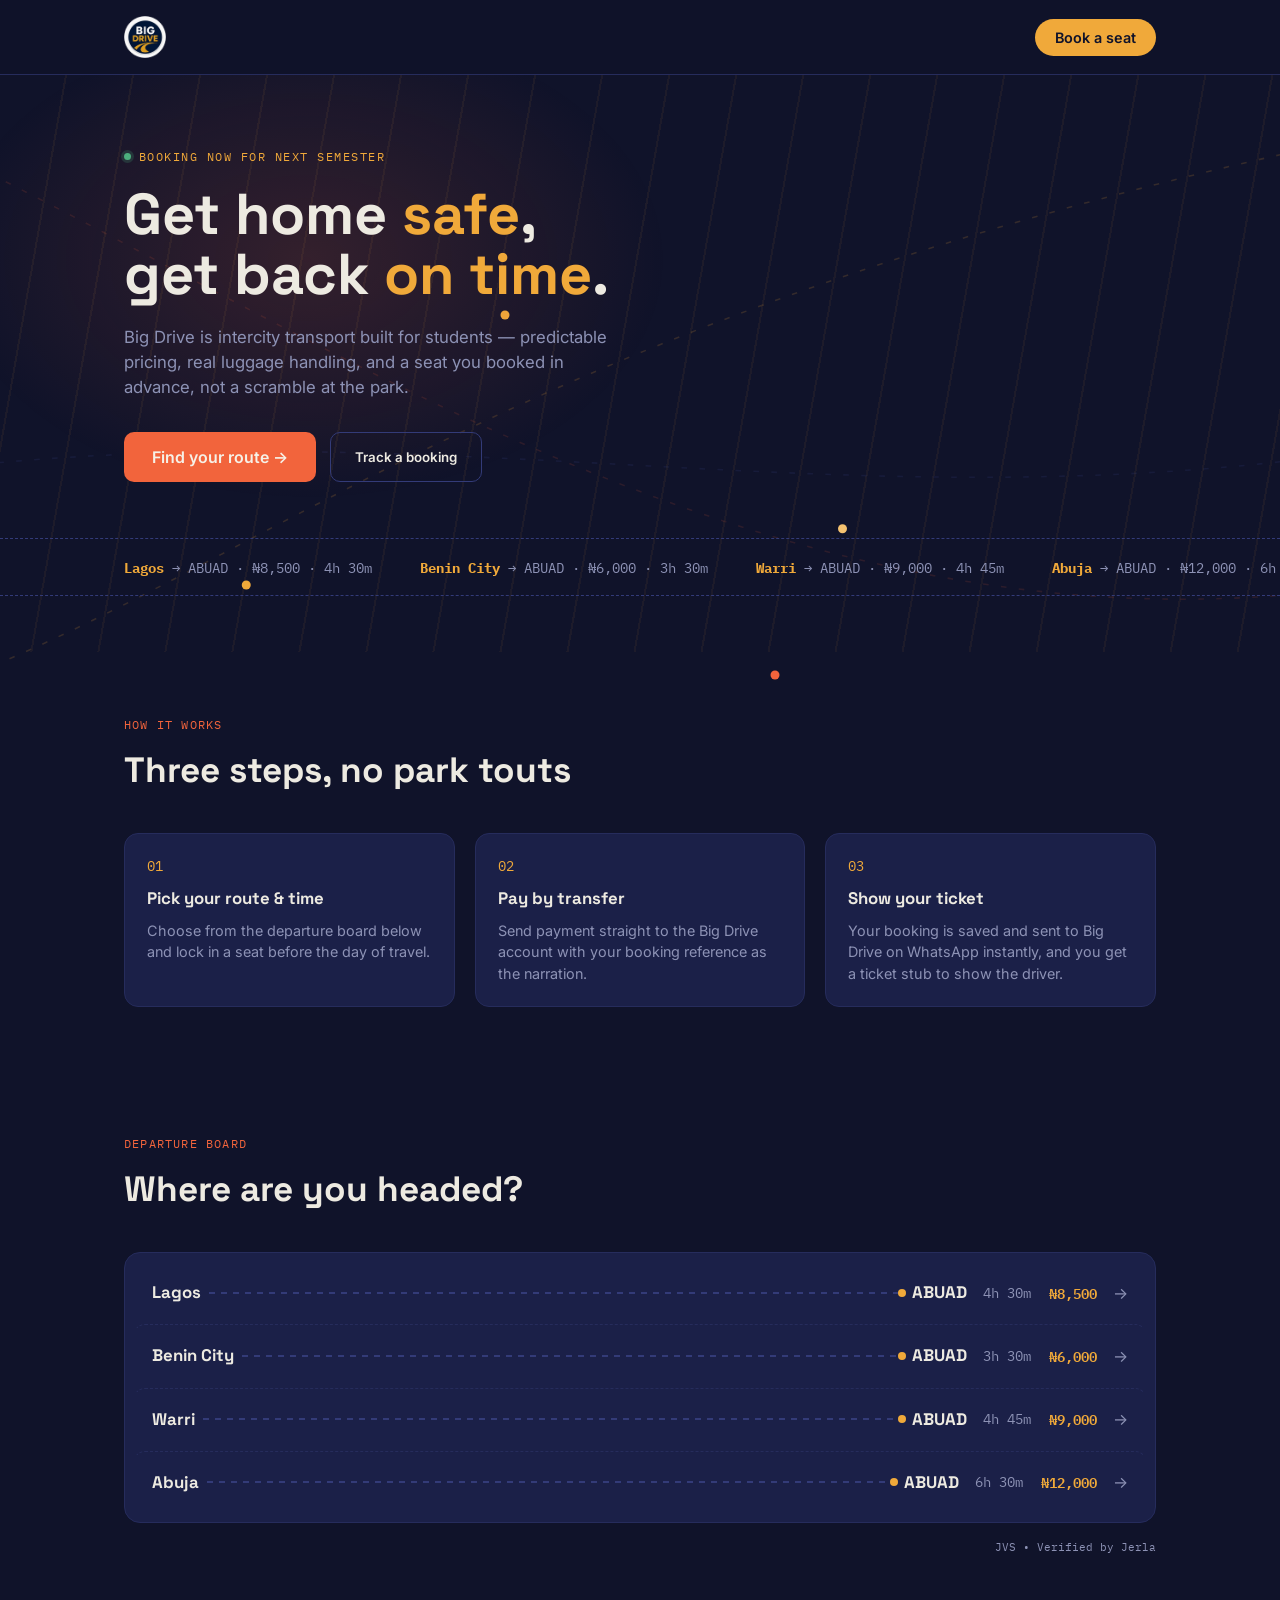
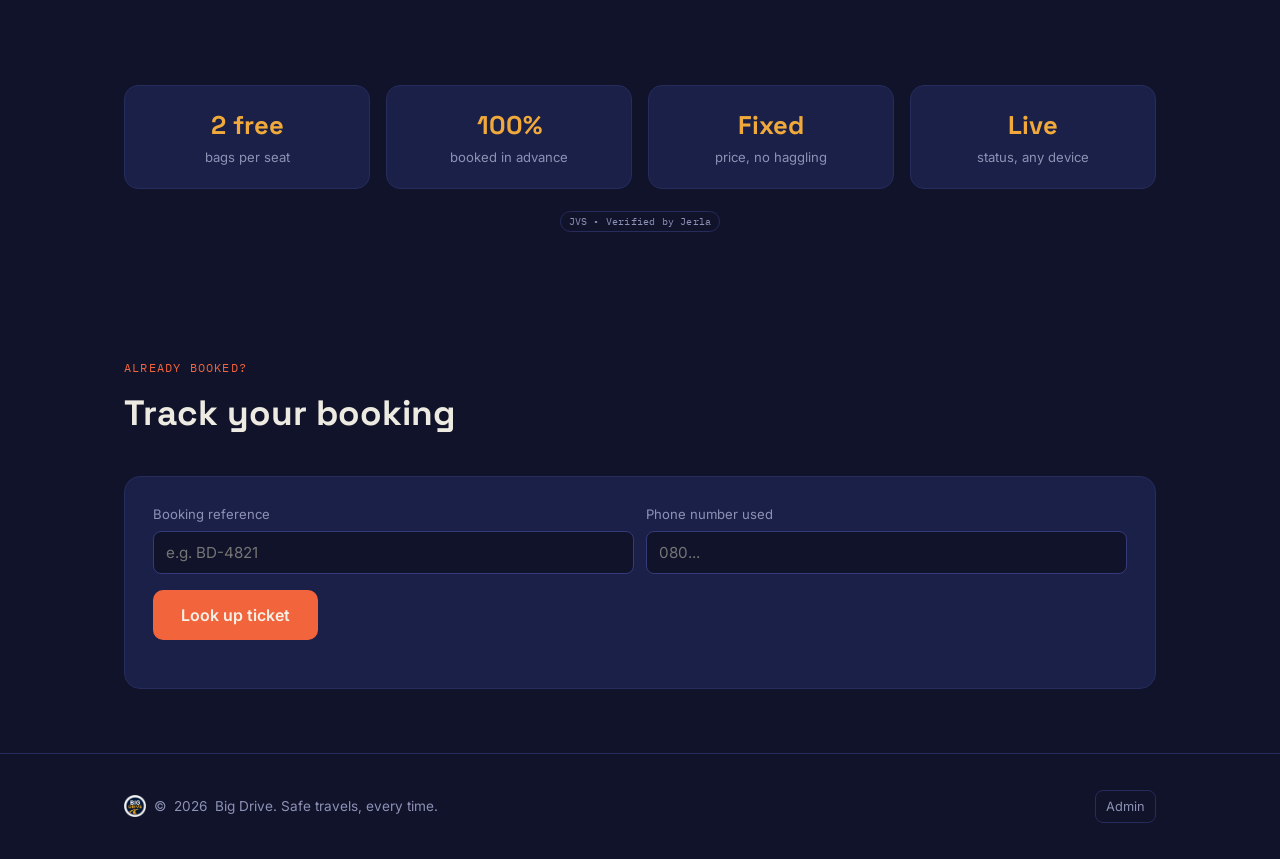
==== index.html @ fad9c612 "Replace project with Big Drive MVP 2" ====
<!DOCTYPE html>
<html lang="en">
<head>
<meta charset="UTF-8">
<meta name="viewport" content="width=device-width, initial-scale=1.0">
<title>Big Drive — Intercity Student Transport</title>
<meta name="description" content="Safe, reliable intercity transport for university students. Book your seat, pick your route, travel with confidence.">
<link rel="icon" type="image/png" href="favicon.png">

<link rel="stylesheet" href="styles/style.css">
</head>
<body>

<div class="site-bg" aria-hidden="true">
  <svg viewBox="0 0 1200 800" preserveAspectRatio="xMidYMid slice" xmlns="http://www.w3.org/2000/svg">
    <path class="route-path p1" d="M-50,620 C250,520 480,280 1250,120"/>
    <path class="route-path p2" d="M-50,120 C300,280 720,600 1250,520"/>
    <path class="route-path p3" d="M-50,420 C420,360 780,470 1250,400"/>
    <circle class="bg-node" cx="250" cy="520" r="4"/>
    <circle class="bg-node n2" cx="720" cy="600" r="4"/>
    <circle class="bg-node n3" cx="780" cy="470" r="4"/>
    <circle class="bg-node" cx="480" cy="280" r="4"/>
  </svg>
</div>

<div id="app-loading"><img src="images/logo.png" class="loading-logo" alt="Big Drive"><div class="spinner"></div><p>Loading Big Drive…</p></div>
<div id="app-error">
  <h3>Couldn't load Big Drive</h3>
  <p>There was a problem connecting to storage. Check your connection and try again.</p>
  <button class="btn-primary" onclick="initApp()">Retry</button>
</div>

<div class="banner" id="storage-banner">Running in limited mode — some data may not sync across devices right now.</div>

<header>
  <div class="header-inner">
    <div class="logo">
      <img src="images/logo.png" class="logo-mark" alt="Big Drive">
    </div>
    <button class="nav-cta" onclick="scrollToRoutes()">Book a seat</button>
  </div>
</header>

<main>
  <section class="hero">
    <div class="hero-bg"></div>
    <div class="wrap">
      <div class="hero-eyebrow"><span class="dot"></span> Booking now for next semester</div>
      <h1>Get home <span>safe</span>, get back <span>on time</span>.</h1>
      <p>Big Drive is intercity transport built for students — predictable pricing, real luggage handling, and a seat you booked in advance, not a scramble at the park.</p>
      <div class="hero-actions">
        <button class="btn-primary" onclick="scrollToRoutes()">Find your route →</button>
        <button class="btn-ghost" onclick="scrollToTrack()">Track a booking</button>
      </div>
    </div>
    <div class="ticker">
      <div class="wrap"><div class="ticker-track" id="ticker-track"></div></div>
    </div>
  </section>

  <section id="how">
    <div class="wrap">
      <div class="section-head"><div><div class="section-tag">How it works</div><h2>Three steps, no park touts</h2></div></div>
      <div class="steps">
        <div class="step-card"><div class="step-num">01</div><h3>Pick your route &amp; time</h3><p>Choose from the departure board below and lock in a seat before the day of travel.</p></div>
        <div class="step-card"><div class="step-num">02</div><h3>Pay by transfer</h3><p>Send payment straight to the Big Drive account with your booking reference as the narration.</p></div>
        <div class="step-card"><div class="step-num">03</div><h3>Show your ticket</h3><p>Your booking is saved and sent to Big Drive on WhatsApp instantly, and you get a ticket stub to show the driver.</p></div>
      </div>
    </div>
  </section>

  <section id="routes">
    <div class="wrap">
      <div class="section-head"><div><div class="section-tag">Departure board</div><h2>Where are you headed?</h2></div></div>
      <div class="board" id="route-board"></div>
      <div style="text-align:right;margin-top:10px;">
        <span style="font-family:var(--mono);font-size:0.7rem;color:var(--slate-400);">JVS • Verified by Jerla</span>
      </div>
    </div>
  </section>

  <section id="trust">
    <div class="wrap">
      <div class="trust-grid">
        <div class="trust-card"><div class="n">2 free</div><div class="l">bags per seat</div></div>
        <div class="trust-card"><div class="n">100%</div><div class="l">booked in advance</div></div>
        <div class="trust-card"><div class="n">Fixed</div><div class="l">price, no haggling</div></div>
        <div class="trust-card"><div class="n">Live</div><div class="l">status, any device</div></div>
      </div>
      <div style="text-align:center;margin-top:18px;">
        <span class="jvs-badge" style="background:transparent;border:1px solid var(--navy-700);color:var(--slate-400);">JVS • Verified by Jerla</span>
      </div>
    </div>
  </section>

  <section id="track">
    <div class="wrap">
      <div class="section-head"><div><div class="section-tag">Already booked?</div><h2>Track your booking</h2></div></div>
      <div class="track-box">
        <div class="field-row">
          <div class="field"><label for="track-ref">Booking reference</label><input id="track-ref" placeholder="e.g. BD-4821"></div>
          <div class="field"><label for="track-phone">Phone number used</label><input id="track-phone" placeholder="080..."></div>
        </div>
        <button class="btn-primary" onclick="trackBooking()">Look up ticket</button>
        <div class="track-result" id="track-result"></div>
      </div>
    </div>
  </section>
</main>

<footer>
  <div class="wrap footer-row">
    <div style="display:flex;align-items:center;gap:8px;"><img src="images/logo.png" alt="" style="width:22px;height:22px;">© <span id="year"></span> Big Drive. Safe travels, every time.</div>
    <button class="settings-btn" onclick="openAdminGate()">Admin</button>
  </div>
</footer>

<div class="modal-backdrop" id="booking-modal">
  <div class="modal">
    <div class="modal-head"><h3 id="modal-title">Book your seat</h3><button class="modal-close" onclick="closeBooking()">✕</button></div>
    <div class="progress" id="progress-bar"></div>
    <div class="modal-body" id="modal-body"></div>
  </div>
</div>

<div class="modal-backdrop" id="admin-gate-modal">
  <div class="modal">
    <div class="modal-head"><h3>Admin sign-in</h3><button class="modal-close" onclick="closeAdminGate()">✕</button></div>
    <div class="modal-body">
      <div class="field"><label>PIN</label><input id="admin-pin-input" type="password" placeholder="Enter admin PIN"></div>
      <div class="error-text" id="admin-pin-error">Incorrect PIN.</div>
      <button class="btn-block" onclick="checkAdminPin()">Enter</button>
    </div>
  </div>
</div>

<div class="modal-backdrop" id="admin-modal">
  <div class="modal wide">
    <div class="modal-head"><h3 style="display:flex;align-items:center;gap:10px;"><img src="images/logo.png" alt="" style="width:24px;height:24px;">Admin dashboard</h3><button class="modal-close" onclick="closeAdmin()">✕</button></div>
    <div class="admin-tabs">
      <button class="admin-tab active" id="tab-bookings" onclick="switchAdminTab('bookings')">Bookings</button>
      <button class="admin-tab" id="tab-routes" onclick="switchAdminTab('routes')">Routes</button>
      <button class="admin-tab" id="tab-settings" onclick="switchAdminTab('settings')">Settings</button>
    </div>
    <div class="modal-body" id="admin-body"></div>
  </div>
</div>

<div class="modal-backdrop" id="trip-modal">
  <div class="modal">
    <div class="modal-head"><h3>Trip details — <span id="trip-modal-ref"></span></h3><button class="modal-close" onclick="closeTripDetails()">✕</button></div>
    <div class="modal-body">
      <div class="field"><label>Driver name</label><input id="trip-driver"></div>
      <div class="field-row">
        <div class="field"><label>Bus number</label><input id="trip-bus"></div>
        <div class="field"><label>Seat number</label><input id="trip-seat"></div>
      </div>
      <div class="field"><label>Pickup location</label><input id="trip-pickup"></div>
      <button class="btn-block" onclick="saveTripDetails()">Save trip details</button>
    </div>
  </div>
</div>

<script src="scripts/script.js"></script>
</body>
</html>
---- styles/style.css ----
@import url('https://fonts.googleapis.com/css2?family=Space+Grotesk:wght@500;700&family=Inter:wght@400;500;600&family=IBM+Plex+Mono:wght@500;600&display=swap');

  :root{
    --navy-950:#10132A;
    --navy-800:#1B2048;
    --navy-700:#262C5C;
    --navy-600:#333B78;
    --amber-400:#F0A93A;
    --amber-300:#F5C270;
    --coral-500:#F2643C;
    --paper:#F6F1E7;
    --ink:#EDEAE1;
    --slate-400:#8D92B5;
    --good:#4CAF7D;
    --bad:#E15656;

    --display: 'Space Grotesk', sans-serif;
    --body: 'Inter', sans-serif;
    --mono: 'IBM Plex Mono', monospace;
  }

  *{box-sizing:border-box;}
  html{scroll-behavior:smooth;}
  body{
    margin:0;
    background:var(--navy-950);
    color:var(--ink);
    font-family:var(--body);
    line-height:1.5;
    -webkit-font-smoothing:antialiased;
  }
  h1,h2,h3,.display{font-family:var(--display);}
  .mono{font-family:var(--mono);}

  a{color:inherit;}
  button{font-family:inherit;cursor:pointer;}
  :focus-visible{outline:2px solid var(--amber-400);outline-offset:2px;}

  .wrap{max-width:1080px;margin:0 auto;padding:0 24px;}

  #app-loading{
    position:fixed;inset:0;background:var(--navy-950);z-index:200;
    display:flex;flex-direction:column;align-items:center;justify-content:center;gap:14px;
  }
  .loading-logo{width:72px;height:72px;animation:logoPulse 1.6s ease-in-out infinite;}
  @keyframes logoPulse{0%,100%{opacity:0.7;transform:scale(0.96);}50%{opacity:1;transform:scale(1.02);}}
  @media (prefers-reduced-motion: reduce){.loading-logo{animation:none;}}
  #app-loading .spinner{
    width:34px;height:34px;border-radius:50%;border:3px solid var(--navy-700);border-top-color:var(--amber-400);
    animation:spin 0.9s linear infinite;
  }
  @keyframes spin{to{transform:rotate(360deg);}}
  #app-loading p{color:var(--slate-400);font-family:var(--mono);font-size:0.85rem;}
  #app-error{
    position:fixed;inset:0;background:var(--navy-950);z-index:200;
    display:none;flex-direction:column;align-items:center;justify-content:center;gap:14px;padding:24px;text-align:center;
  }
  #app-error p{color:var(--slate-400);max-width:40ch;}
  .banner{
    display:none;background:rgba(226,86,86,0.12);border:1px solid var(--bad);color:#f3b8b8;
    font-size:0.85rem;padding:10px 16px;text-align:center;
  }
  .banner.show{display:block;}

  header{
    position:sticky;top:0;z-index:40;
    background:rgba(16,19,42,0.9);
    backdrop-filter:blur(8px);
    border-bottom:1px solid var(--navy-700);
  }
  .header-inner{display:flex;align-items:center;justify-content:space-between;padding:16px 24px;max-width:1080px;margin:0 auto;}
  .logo{display:flex;align-items:center;gap:10px;}
  .logo-mark{width:42px;height:42px;flex:none;object-fit:contain;}
  .nav-cta{
    background:var(--amber-400);color:var(--navy-950);border:none;
    padding:10px 20px;border-radius:100px;font-weight:600;font-size:0.9rem;
  }
  .nav-cta:hover{background:var(--amber-300);}

  .hero{padding:72px 0 56px;position:relative;overflow:hidden;}
  .hero-bg{
    position:absolute;inset:0;z-index:0;pointer-events:none;
    background:
      radial-gradient(600px 400px at 15% 20%, rgba(242,100,60,0.16), transparent 60%),
      radial-gradient(700px 500px at 85% 15%, rgba(240,169,58,0.14), transparent 60%),
      radial-gradient(500px 400px at 50% 90%, rgba(51,59,120,0.35), transparent 60%);
    background-size:160% 160%;
    animation:heroDrift 18s ease-in-out infinite alternate;
  }
  .hero-bg::before{
    content:"";position:absolute;inset:0;
    background-image:repeating-linear-gradient(100deg, transparent 0 64px, rgba(240,169,58,0.06) 64px 66px);
    animation:linesDrift 40s linear infinite;
  }
  @keyframes heroDrift{
    0%{background-position:0% 0%, 100% 0%, 50% 100%;}
    100%{background-position:20% 30%, 80% 25%, 40% 80%;}
  }
  @keyframes linesDrift{ from{ transform:translateX(0); } to{ transform:translateX(-200px); } }
  @media (prefers-reduced-motion: reduce){ .hero-bg, .hero-bg::before{ animation:none; } }
  .hero > .wrap, .hero > .ticker{ position:relative; z-index:1; }

  .reveal{ opacity:0; transform:translateY(16px); transition:opacity 0.6s ease, transform 0.6s ease; }
  .reveal.in{ opacity:1; transform:translateY(0); }
  @media (prefers-reduced-motion: reduce){ .reveal{ opacity:1; transform:none; transition:none; } }
  .hero-eyebrow{
    font-family:var(--mono);font-size:0.78rem;letter-spacing:0.12em;text-transform:uppercase;
    color:var(--amber-400);display:flex;align-items:center;gap:8px;margin-bottom:18px;
  }
  .hero-eyebrow .dot{width:7px;height:7px;border-radius:50%;background:var(--good);box-shadow:0 0 0 3px rgba(76,175,125,0.2);}
  .hero h1{font-size:clamp(2.2rem,5vw,3.6rem);line-height:1.05;margin:0 0 20px;max-width:14ch;font-weight:700;}
  .hero h1 span{color:var(--amber-400);}
  .hero p{font-size:1.05rem;color:var(--slate-400);max-width:46ch;margin:0 0 32px;}
  .hero-actions{display:flex;gap:14px;flex-wrap:wrap;}
  .btn-primary{
    background:var(--coral-500);color:var(--paper);border:none;padding:15px 28px;border-radius:10px;
    font-weight:600;font-size:1rem;display:inline-flex;align-items:center;gap:8px;
  }
  .btn-primary:hover{background:#ff7a4f;}
  .btn-ghost{
    background:transparent;border:1px solid var(--navy-600);color:var(--ink);padding:15px 24px;border-radius:10px;font-weight:600;
  }
  .btn-ghost:hover{border-color:var(--amber-400);}

  .ticker{
    margin-top:56px;border-top:1px dashed var(--navy-600);border-bottom:1px dashed var(--navy-600);
    padding:16px 0;overflow:hidden;white-space:nowrap;
  }
  .ticker-track{display:inline-block;animation:scroll 28s linear infinite;font-family:var(--mono);font-size:0.85rem;color:var(--slate-400);}
  .ticker-track span{margin-right:48px;}
  .ticker-track b{color:var(--amber-400);}
  @keyframes scroll{from{transform:translateX(0);}to{transform:translateX(-50%);}}
  @media (prefers-reduced-motion: reduce){.ticker-track{animation:none;}}

  section{padding:64px 0;}
  .section-head{margin-bottom:36px;display:flex;align-items:flex-end;justify-content:space-between;gap:16px;flex-wrap:wrap;}
  .section-tag{font-family:var(--mono);font-size:0.75rem;letter-spacing:0.1em;text-transform:uppercase;color:var(--coral-500);margin-bottom:10px;}
  .section-head h2{font-size:clamp(1.6rem,3vw,2.2rem);margin:0;}

  .steps{display:grid;grid-template-columns:repeat(auto-fit,minmax(220px,1fr));gap:20px;}
  .step-card{background:var(--navy-800);border:1px solid var(--navy-700);border-radius:14px;padding:22px;}
  .step-num{font-family:var(--mono);color:var(--amber-400);font-size:0.85rem;margin-bottom:10px;}
  .step-card h3{margin:0 0 8px;font-size:1.05rem;}
  .step-card p{margin:0;color:var(--slate-400);font-size:0.9rem;}

  .board{background:var(--navy-800);border:1px solid var(--navy-700);border-radius:16px;padding:8px;}
  .route-row{
    display:flex;align-items:center;gap:16px;padding:18px;border-radius:12px;
    border:1px solid transparent;cursor:pointer;transition:background 0.15s,border-color 0.15s,transform 0.15s;
  }
  .route-row:hover{background:var(--navy-700);border-color:var(--navy-600);transform:translateX(4px);}
  .route-row .route-arrow{transition:transform 0.15s;}
  .route-row:hover .route-arrow{transform:translateX(4px);color:var(--amber-400);}
  .route-row + .route-row{border-top:1px dashed var(--navy-700);}
  .route-line{display:flex;align-items:center;gap:8px;flex:1;min-width:0;}
  .route-city{font-family:var(--display);font-weight:700;font-size:1.05rem;white-space:nowrap;}
  .route-track{flex:1;height:2px;background:repeating-linear-gradient(to right,var(--navy-600) 0 6px,transparent 6px 12px);position:relative;min-width:40px;}
  .route-track::after{content:"";position:absolute;right:-2px;top:50%;transform:translateY(-50%);width:8px;height:8px;border-radius:50%;background:var(--amber-400);}
  .route-meta{display:flex;gap:18px;align-items:center;font-family:var(--mono);font-size:0.85rem;color:var(--slate-400);flex:none;}
  .route-price{color:var(--amber-400);font-weight:600;}
  .route-arrow{color:var(--slate-400);flex:none;}
  .empty-board{padding:40px 20px;text-align:center;color:var(--slate-400);}

  .trust-grid{display:grid;grid-template-columns:repeat(auto-fit,minmax(160px,1fr));gap:16px;}
  .trust-card{background:var(--navy-800);border:1px solid var(--navy-700);border-radius:14px;padding:20px;text-align:center;}
  .trust-card .n{font-family:var(--display);font-size:1.6rem;color:var(--amber-400);font-weight:700;}
  .trust-card .l{font-size:0.82rem;color:var(--slate-400);margin-top:4px;}

  .modal-backdrop{
    position:fixed;inset:0;background:rgba(10,12,28,0.72);backdrop-filter:blur(3px);
    display:none;align-items:flex-start;justify-content:center;padding:40px 16px;z-index:100;overflow-y:auto;
  }
  .modal-backdrop.open{display:flex;}
  .modal{
    background:var(--navy-800);border:1px solid var(--navy-700);border-radius:18px;
    width:100%;max-width:560px;padding:0;overflow:hidden;
  }
  .modal.wide{max-width:820px;}
  .modal-head{display:flex;align-items:center;justify-content:space-between;padding:20px 24px;border-bottom:1px solid var(--navy-700);}
  .modal-head h3{margin:0;font-size:1.1rem;}
  .modal-close{background:none;border:none;color:var(--slate-400);font-size:1.3rem;line-height:1;padding:4px;}
  .modal-close:hover{color:var(--ink);}
  .modal-body{padding:24px;max-height:70vh;overflow-y:auto;}
  .modal-foot{padding:18px 24px;border-top:1px solid var(--navy-700);display:flex;justify-content:space-between;gap:12px;align-items:center;}

  .progress{display:flex;gap:6px;padding:0 24px;margin-top:14px;}
  .progress i{flex:1;height:3px;border-radius:2px;background:var(--navy-700);}
  .progress i.done{background:var(--amber-400);}

  .field{margin-bottom:16px;}
  .field label{display:block;font-size:0.82rem;color:var(--slate-400);margin-bottom:6px;}
  .field input,.field select{
    width:100%;background:var(--navy-950);border:1px solid var(--navy-600);border-radius:8px;
    padding:11px 12px;color:var(--ink);font-family:var(--body);font-size:0.95rem;
  }
  .field input:focus,.field select:focus{border-color:var(--amber-400);}
  .field-row{display:grid;grid-template-columns:1fr 1fr;gap:12px;}

  .option-list{display:flex;flex-direction:column;gap:10px;}
  .option{
    display:flex;align-items:center;gap:12px;padding:12px 14px;border:1px solid var(--navy-600);
    border-radius:10px;cursor:pointer;
  }
  .option input{accent-color:var(--amber-400);}
  .option .desc{flex:1;font-size:0.9rem;}
  .option .price{font-family:var(--mono);font-size:0.85rem;color:var(--amber-400);}
  .option.selected{border-color:var(--amber-400);background:rgba(240,169,58,0.08);}

  .time-pills{display:flex;flex-wrap:wrap;gap:8px;}
  .pill{
    padding:9px 16px;border-radius:100px;border:1px solid var(--navy-600);font-family:var(--mono);font-size:0.85rem;background:transparent;color:var(--ink);
  }
  .pill.selected{background:var(--amber-400);color:var(--navy-950);border-color:var(--amber-400);font-weight:600;}

  .summary-line{display:flex;justify-content:space-between;font-size:0.9rem;padding:8px 0;border-bottom:1px dashed var(--navy-700);}
  .summary-line.total{font-family:var(--mono);font-size:1.05rem;color:var(--amber-400);font-weight:600;border-bottom:none;padding-top:14px;}

  .bank-box{
    background:var(--navy-950);border:1px dashed var(--amber-400);border-radius:12px;padding:16px;margin:16px 0;
  }
  .bank-box .row{display:flex;justify-content:space-between;font-family:var(--mono);font-size:0.9rem;padding:4px 0;}
  .bank-box .row b{color:var(--amber-400);}
  .narration-alert{
    background:rgba(240,169,58,0.14);border:1px solid var(--amber-400);border-radius:10px;
    padding:12px 14px;font-size:0.88rem;color:var(--amber-300);margin-bottom:14px;line-height:1.5;
  }
  .narration-alert b{font-family:var(--mono);color:var(--amber-400);}

  .btn-block{width:100%;background:var(--coral-500);color:var(--paper);border:none;padding:14px;border-radius:10px;font-weight:600;font-size:1rem;}
  .btn-block:hover{background:#ff7a4f;}
  .btn-block.secondary{background:var(--navy-700);color:var(--ink);}
  .btn-block.secondary:hover{background:var(--navy-600);}
  .btn-block:disabled{opacity:0.45;cursor:not-allowed;}
  .btn-back{background:none;border:none;color:var(--slate-400);font-size:0.9rem;padding:10px 4px;}
  .btn-back:hover{color:var(--ink);}

  .error-text{color:var(--coral-500);font-size:0.8rem;margin-top:-10px;margin-bottom:14px;display:none;}
  .error-text.show{display:block;}

  .ticket{
    background:var(--paper);color:var(--navy-950);border-radius:14px;position:relative;overflow:hidden;
    display:flex;flex-direction:column;font-family:var(--body);
  }
  .ticket-main{padding:22px 22px 18px;}
  .ticket-brand{font-family:var(--display);font-weight:700;font-size:0.95rem;letter-spacing:0.04em;color:var(--coral-500);margin-bottom:14px;display:flex;align-items:center;gap:8px;}
  .ticket-logo{width:22px;height:22px;object-fit:contain;}
  .ticket-brand-row{display:flex;align-items:center;justify-content:space-between;margin-bottom:14px;}
  .ticket-brand-row .ticket-brand{margin-bottom:0;}
  .jvs-badge{
    font-family:var(--mono);font-size:0.62rem;letter-spacing:0.02em;color:#7a5a12;
    background:#f0d9a8;padding:3px 8px;border-radius:100px;white-space:nowrap;
  }
  .ticket-route{display:flex;align-items:center;justify-content:space-between;margin-bottom:18px;}
  .ticket-route .city{font-family:var(--display);font-weight:700;font-size:1.3rem;}
  .ticket-route .arrow{color:var(--coral-500);font-size:1.1rem;}
  .ticket-grid{display:grid;grid-template-columns:1fr 1fr;gap:14px;margin-bottom:8px;}
  .ticket-grid .k{font-size:0.68rem;text-transform:uppercase;letter-spacing:0.08em;color:#8a8570;margin-bottom:2px;}
  .ticket-grid .v{font-family:var(--mono);font-size:0.92rem;font-weight:600;}
  .ticket-perf{position:relative;border-top:2px dashed #cfc7ae;margin:0;}
  .ticket-perf::before,.ticket-perf::after{
    content:"";position:absolute;top:-11px;width:22px;height:22px;border-radius:50%;background:var(--navy-800);
  }
  .ticket-perf::before{left:-33px;}
  .ticket-perf::after{right:-33px;}
  .ticket-stub{padding:16px 22px;display:flex;justify-content:space-between;align-items:center;}
  .ticket-ref{font-family:var(--mono);font-size:0.85rem;}
  .ticket-status{
    font-family:var(--mono);font-size:0.72rem;text-transform:uppercase;letter-spacing:0.06em;
    padding:5px 10px;border-radius:100px;background:#f0d9a8;color:#7a5a12;
  }
  .ticket-status.confirmed{background:#c9ecd7;color:#1f7a49;}
  .ticket-status.completed{background:#c7d8f2;color:#1e4a8a;}
  .ticket-status.cancelled{background:#f2c7c7;color:#8a1e1e;}

  .track-box{background:var(--navy-800);border:1px solid var(--navy-700);border-radius:16px;padding:28px;}
  .track-result{margin-top:20px;}

  footer{border-top:1px solid var(--navy-700);padding:36px 0;color:var(--slate-400);font-size:0.85rem;}
  .footer-row{display:flex;justify-content:space-between;flex-wrap:wrap;gap:12px;align-items:center;}
  .settings-btn{background:none;border:1px solid var(--navy-700);color:var(--slate-400);border-radius:8px;padding:8px 10px;font-size:0.8rem;}
  .settings-btn:hover{border-color:var(--amber-400);color:var(--amber-400);}

  .admin-tabs{display:flex;gap:6px;padding:14px 24px 0;}
  .admin-tab{background:none;border:none;color:var(--slate-400);padding:10px 4px;font-size:0.9rem;font-weight:600;border-bottom:2px solid transparent;}
  .admin-tab.active{color:var(--amber-400);border-color:var(--amber-400);}
  .admin-toolbar{display:flex;gap:10px;align-items:center;margin-bottom:14px;flex-wrap:wrap;}
  .admin-toolbar input{flex:1;min-width:160px;background:var(--navy-950);border:1px solid var(--navy-600);border-radius:8px;padding:9px 12px;color:var(--ink);}
  .refresh-btn{background:var(--navy-700);border:1px solid var(--navy-600);color:var(--ink);border-radius:8px;padding:9px 14px;font-size:0.85rem;}
  .refresh-btn:hover{border-color:var(--amber-400);}
  .booking-table{width:100%;border-collapse:collapse;font-size:0.85rem;}
  .booking-table th{text-align:left;color:var(--slate-400);font-weight:500;font-size:0.75rem;text-transform:uppercase;letter-spacing:0.05em;padding:8px 10px;border-bottom:1px solid var(--navy-700);}
  .booking-table td{padding:10px;border-bottom:1px solid var(--navy-700);vertical-align:top;}
  .status-select{
    background:var(--navy-950);border:1px solid var(--navy-600);color:var(--ink);border-radius:6px;padding:5px 8px;font-size:0.78rem;font-family:var(--mono);
  }
  .empty-state{padding:30px;text-align:center;color:var(--slate-400);}

  .settings-hint{font-size:0.78rem;color:var(--slate-400);margin-bottom:14px;}
  .route-admin-row{display:flex;gap:8px;align-items:center;padding:8px 0;border-bottom:1px dashed var(--navy-700);font-size:0.85rem;}
  .route-admin-row span{flex:1;}
  .del-btn{background:none;border:none;color:var(--coral-500);font-size:0.85rem;padding:4px 6px;}
  .save-note{font-size:0.78rem;color:var(--good);margin-left:auto;opacity:0;transition:opacity 0.2s;}
  .save-note.show{opacity:1;}

  @media (max-width:640px){
    .field-row{grid-template-columns:1fr;}
    .route-row{flex-wrap:wrap;row-gap:8px;position:relative;padding-right:44px;}
    .route-line{width:100%;}
    .route-meta{gap:10px;font-size:0.78rem;width:100%;justify-content:space-between;}
    .route-track{min-width:24px;}
    .route-arrow{position:absolute;right:18px;top:18px;}
    .booking-table{display:block;overflow-x:auto;white-space:nowrap;}
  }

  /* ---------- Site-wide premium animated background ---------- */
  .site-bg{position:fixed;inset:0;z-index:0;pointer-events:none;overflow:hidden;}
  .site-bg svg{width:100%;height:100%;}
  .route-path{fill:none;stroke-width:1.4;stroke-dasharray:5 11;}
  .route-path.p1{stroke:var(--amber-400);opacity:0.16;animation:dashMove 7s linear infinite;}
  .route-path.p2{stroke:var(--coral-500);opacity:0.12;animation:dashMove 9.5s linear infinite;}
  .route-path.p3{stroke:var(--navy-600);opacity:0.22;animation:dashMove 12s linear infinite;}
  @keyframes dashMove{to{stroke-dashoffset:-160;}}
  .bg-node{fill:var(--amber-400);animation:nodePulse 3.4s ease-in-out infinite;}
  .bg-node.n2{fill:var(--coral-500);animation-duration:4.1s;animation-delay:0.6s;}
  .bg-node.n3{fill:var(--amber-300);animation-duration:2.8s;animation-delay:1.1s;}
  @keyframes nodePulse{0%,100%{opacity:0.25;r:3;}50%{opacity:0.85;r:5.5;}}
  header,main,footer{position:relative;z-index:1;}
  @media (prefers-reduced-motion: reduce){
    .route-path, .bg-node{animation:none;}
  }
  @media (max-width:640px){ .site-bg{opacity:0.6;} }
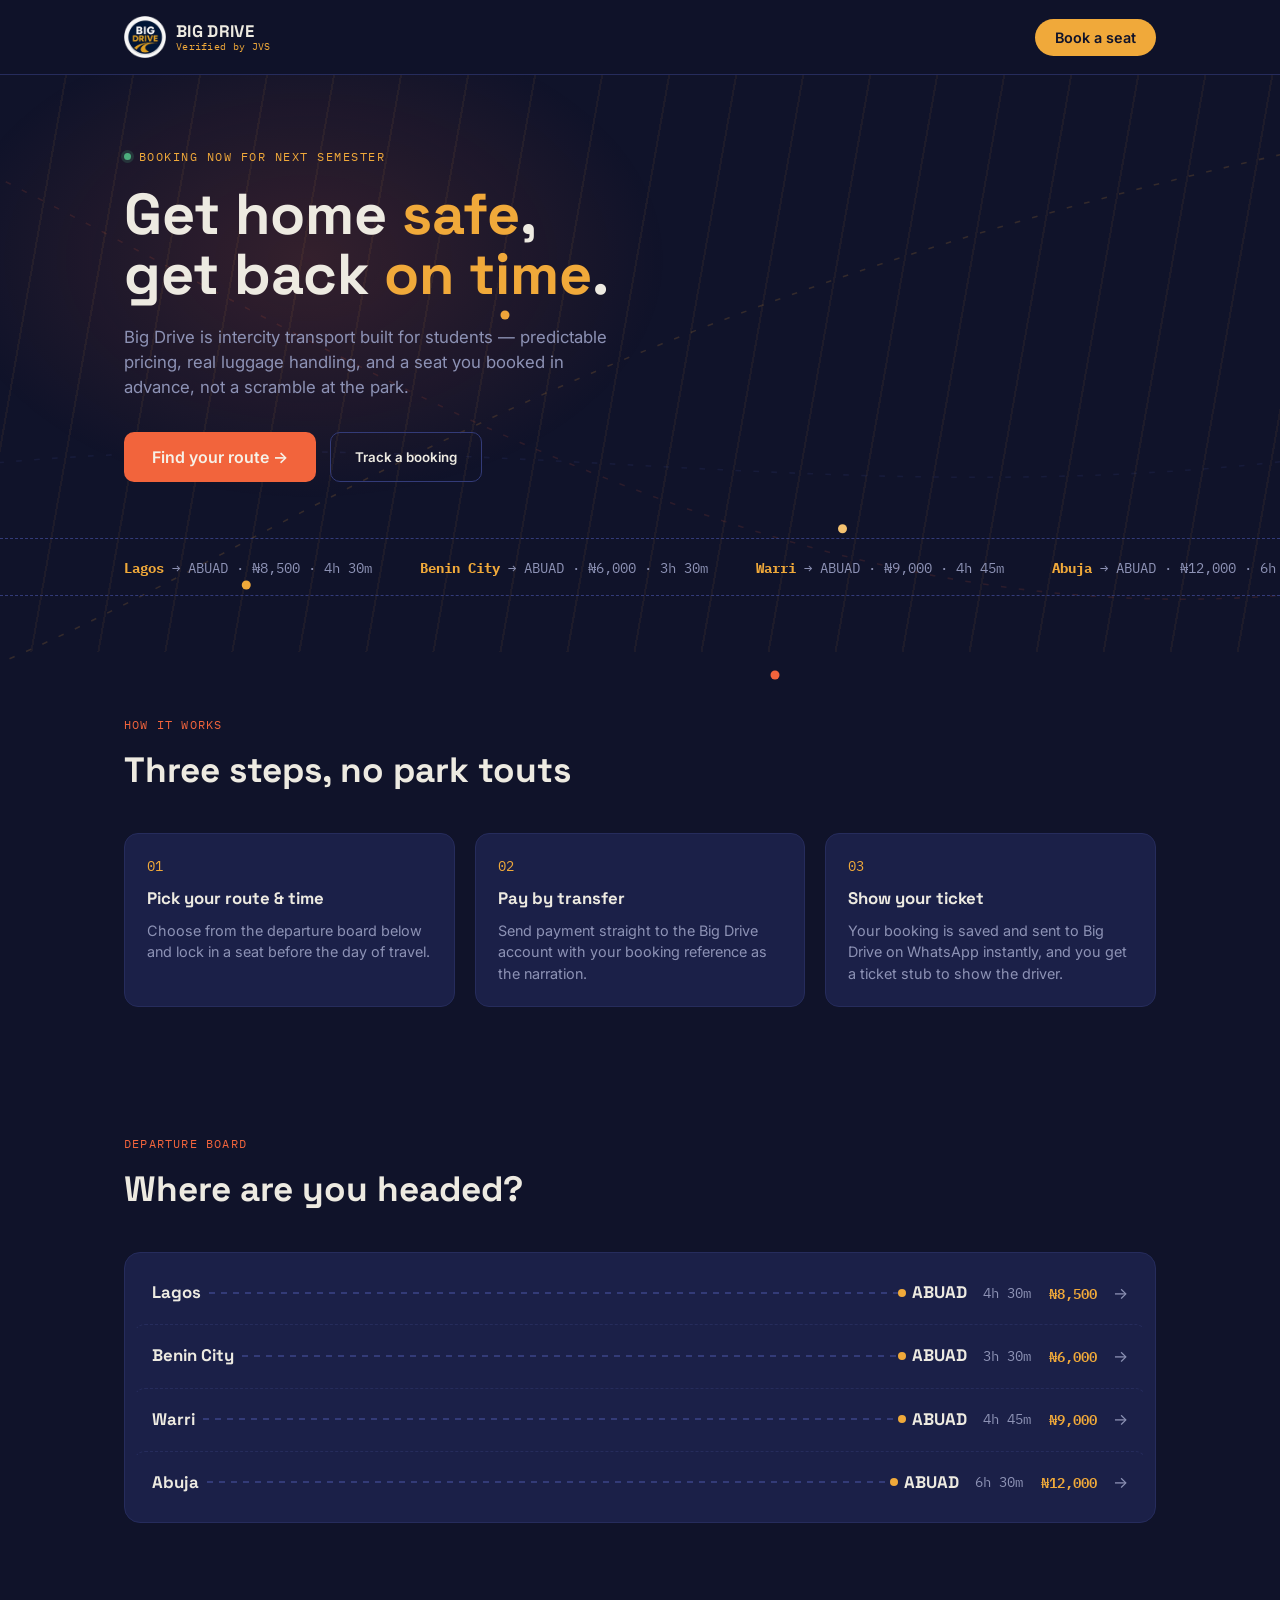
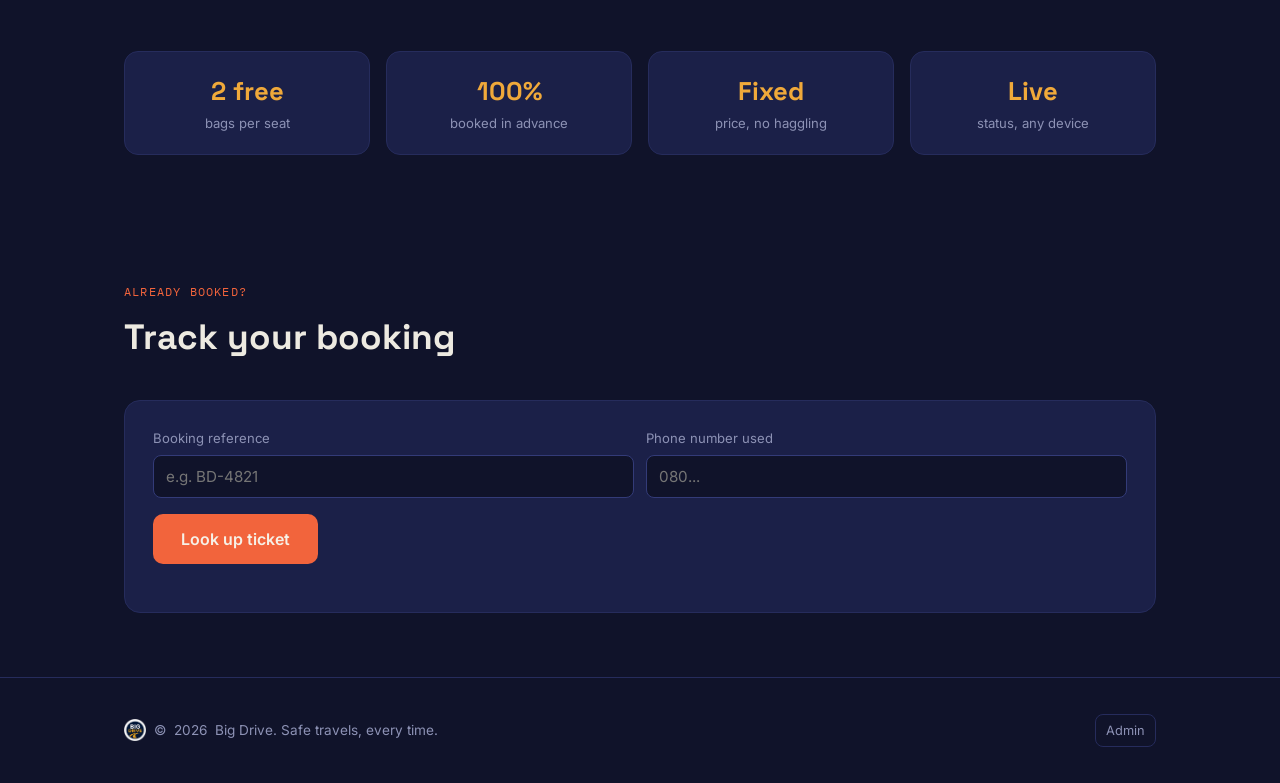
==== commit a139475d: "Update Big Drive MVP files" ====
--- a/index.html
+++ b/index.html
@@ -36,6 +36,10 @@
   <div class="header-inner">
     <div class="logo">
       <img src="images/logo.png" class="logo-mark" alt="Big Drive">
+      <div class="logo-text">
+        <span class="logo-wordmark">BIG DRIVE</span>
+        <span class="logo-tagline">Verified by JVS</span>
+      </div>
     </div>
     <button class="nav-cta" onclick="scrollToRoutes()">Book a seat</button>
   </div>
@@ -73,9 +77,6 @@
     <div class="wrap">
       <div class="section-head"><div><div class="section-tag">Departure board</div><h2>Where are you headed?</h2></div></div>
       <div class="board" id="route-board"></div>
-      <div style="text-align:right;margin-top:10px;">
-        <span style="font-family:var(--mono);font-size:0.7rem;color:var(--slate-400);">JVS • Verified by Jerla</span>
-      </div>
     </div>
   </section>
 
@@ -86,9 +87,6 @@
         <div class="trust-card"><div class="n">100%</div><div class="l">booked in advance</div></div>
         <div class="trust-card"><div class="n">Fixed</div><div class="l">price, no haggling</div></div>
         <div class="trust-card"><div class="n">Live</div><div class="l">status, any device</div></div>
-      </div>
-      <div style="text-align:center;margin-top:18px;">
-        <span class="jvs-badge" style="background:transparent;border:1px solid var(--navy-700);color:var(--slate-400);">JVS • Verified by Jerla</span>
       </div>
     </div>
   </section>
@@ -111,7 +109,7 @@
 <footer>
   <div class="wrap footer-row">
     <div style="display:flex;align-items:center;gap:8px;"><img src="images/logo.png" alt="" style="width:22px;height:22px;">© <span id="year"></span> Big Drive. Safe travels, every time.</div>
-    <button class="settings-btn" onclick="openAdminGate()">Admin</button>
+    <button class="settings-btn" onclick="openAdminGate()">Admin <span id="pending-badge" style="display:none;"></span></button>
   </div>
 </footer>
 
--- a/styles/style.css
+++ b/styles/style.css
@@ -71,6 +71,9 @@
   .header-inner{display:flex;align-items:center;justify-content:space-between;padding:16px 24px;max-width:1080px;margin:0 auto;}
   .logo{display:flex;align-items:center;gap:10px;}
   .logo-mark{width:42px;height:42px;flex:none;object-fit:contain;}
+  .logo-text{display:flex;flex-direction:column;line-height:1.15;}
+  .logo-wordmark{font-family:var(--display);font-weight:700;font-size:1.05rem;letter-spacing:0.02em;color:var(--ink);}
+  .logo-tagline{font-family:var(--mono);font-size:0.62rem;color:var(--amber-400);letter-spacing:0.03em;}
   .nav-cta{
     background:var(--amber-400);color:var(--navy-950);border:none;
     padding:10px 20px;border-radius:100px;font-weight:600;font-size:0.9rem;
@@ -277,8 +280,9 @@
 
   footer{border-top:1px solid var(--navy-700);padding:36px 0;color:var(--slate-400);font-size:0.85rem;}
   .footer-row{display:flex;justify-content:space-between;flex-wrap:wrap;gap:12px;align-items:center;}
-  .settings-btn{background:none;border:1px solid var(--navy-700);color:var(--slate-400);border-radius:8px;padding:8px 10px;font-size:0.8rem;}
+  .settings-btn{background:none;border:1px solid var(--navy-700);color:var(--slate-400);border-radius:8px;padding:8px 10px;font-size:0.8rem;position:relative;}
   .settings-btn:hover{border-color:var(--amber-400);color:var(--amber-400);}
+  #pending-badge{background:var(--coral-500);color:#fff;font-family:var(--mono);font-size:0.68rem;padding:2px 7px;border-radius:100px;margin-left:6px;}
 
   .admin-tabs{display:flex;gap:6px;padding:14px 24px 0;}
   .admin-tab{background:none;border:none;color:var(--slate-400);padding:10px 4px;font-size:0.9rem;font-weight:600;border-bottom:2px solid transparent;}
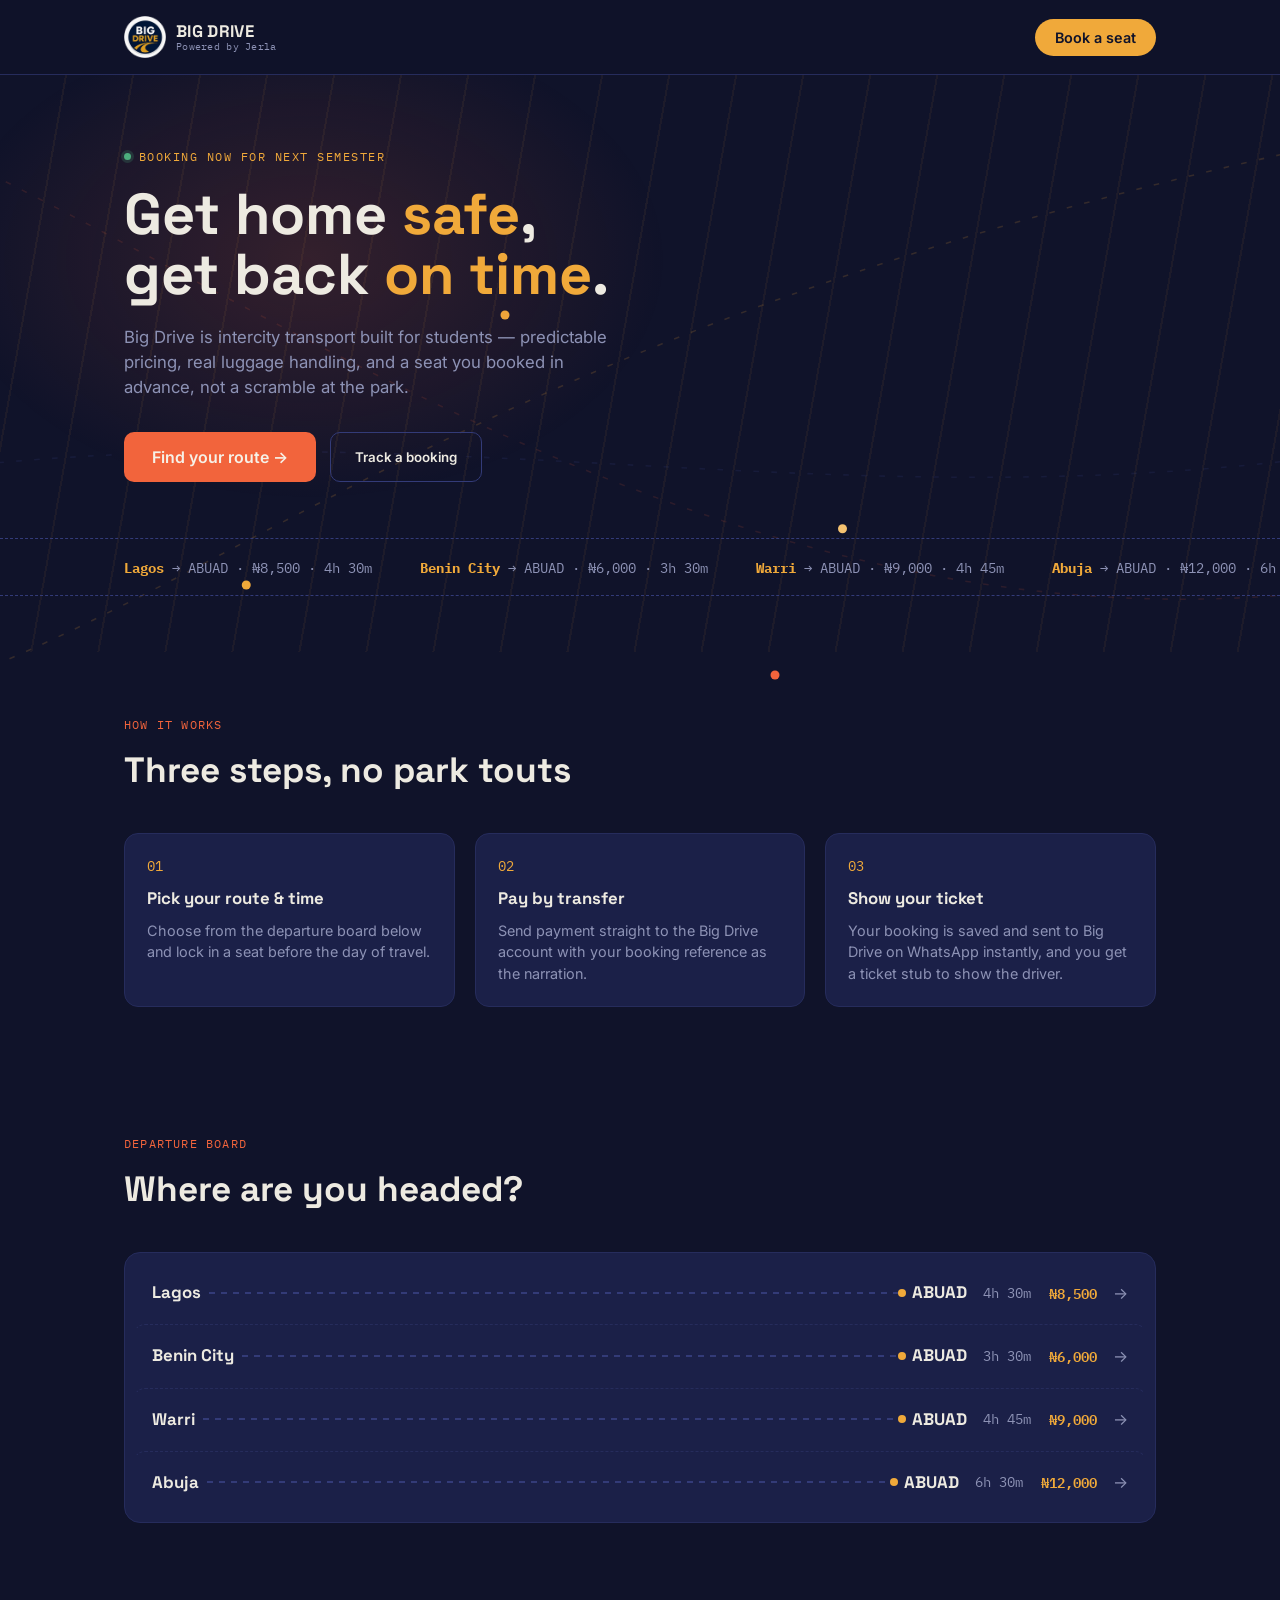
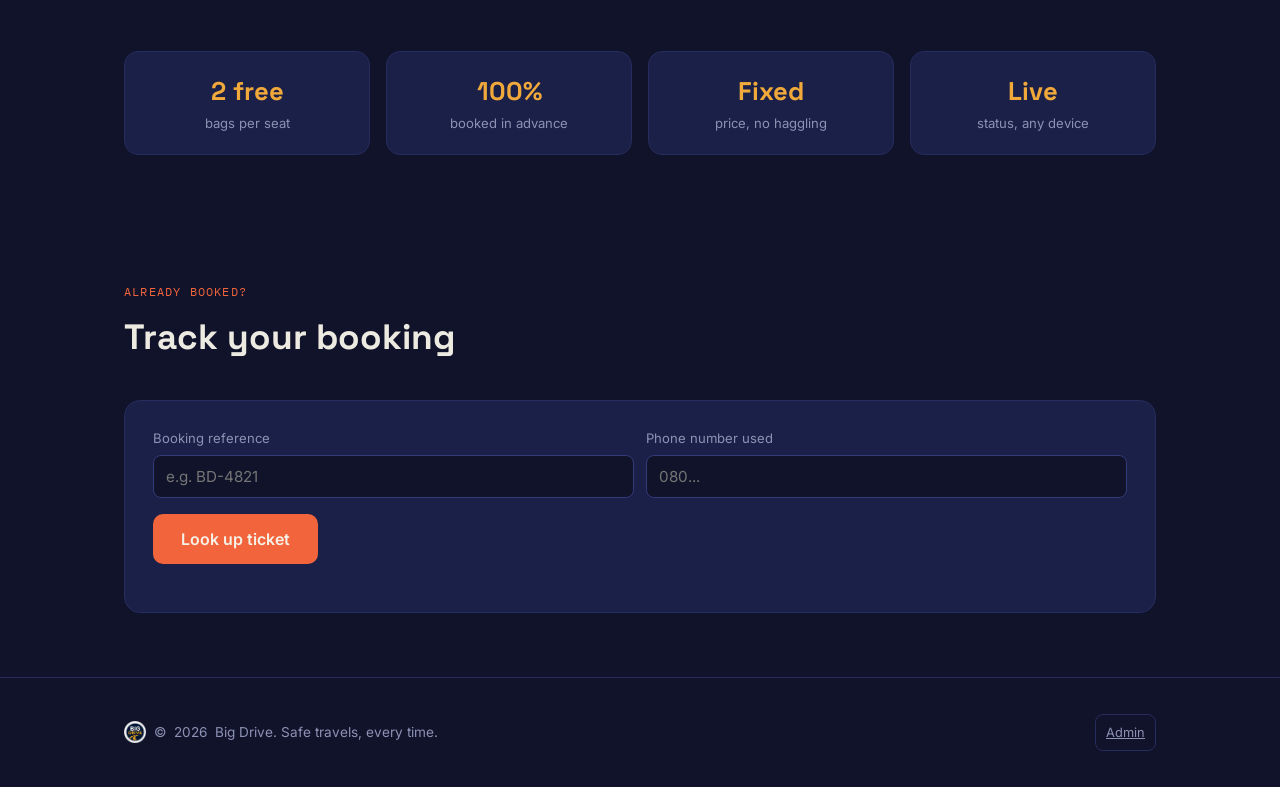
==== commit 6dfc48a7: "Update Big Drive website" ====
--- a/index.html
+++ b/index.html
@@ -38,7 +38,7 @@
       <img src="images/logo.png" class="logo-mark" alt="Big Drive">
       <div class="logo-text">
         <span class="logo-wordmark">BIG DRIVE</span>
-        <span class="logo-tagline">Verified by JVS</span>
+        <span class="logo-tagline">Powered by Jerla</span>
       </div>
     </div>
     <button class="nav-cta" onclick="scrollToRoutes()">Book a seat</button>
@@ -109,7 +109,7 @@
 <footer>
   <div class="wrap footer-row">
     <div style="display:flex;align-items:center;gap:8px;"><img src="images/logo.png" alt="" style="width:22px;height:22px;">© <span id="year"></span> Big Drive. Safe travels, every time.</div>
-    <button class="settings-btn" onclick="openAdminGate()">Admin <span id="pending-badge" style="display:none;"></span></button>
+    <a class="settings-btn" href="/admin/">Admin</a>
   </div>
 </footer>
 
@@ -121,44 +121,7 @@
   </div>
 </div>
 
-<div class="modal-backdrop" id="admin-gate-modal">
-  <div class="modal">
-    <div class="modal-head"><h3>Admin sign-in</h3><button class="modal-close" onclick="closeAdminGate()">✕</button></div>
-    <div class="modal-body">
-      <div class="field"><label>PIN</label><input id="admin-pin-input" type="password" placeholder="Enter admin PIN"></div>
-      <div class="error-text" id="admin-pin-error">Incorrect PIN.</div>
-      <button class="btn-block" onclick="checkAdminPin()">Enter</button>
-    </div>
-  </div>
-</div>
-
-<div class="modal-backdrop" id="admin-modal">
-  <div class="modal wide">
-    <div class="modal-head"><h3 style="display:flex;align-items:center;gap:10px;"><img src="images/logo.png" alt="" style="width:24px;height:24px;">Admin dashboard</h3><button class="modal-close" onclick="closeAdmin()">✕</button></div>
-    <div class="admin-tabs">
-      <button class="admin-tab active" id="tab-bookings" onclick="switchAdminTab('bookings')">Bookings</button>
-      <button class="admin-tab" id="tab-routes" onclick="switchAdminTab('routes')">Routes</button>
-      <button class="admin-tab" id="tab-settings" onclick="switchAdminTab('settings')">Settings</button>
-    </div>
-    <div class="modal-body" id="admin-body"></div>
-  </div>
-</div>
-
-<div class="modal-backdrop" id="trip-modal">
-  <div class="modal">
-    <div class="modal-head"><h3>Trip details — <span id="trip-modal-ref"></span></h3><button class="modal-close" onclick="closeTripDetails()">✕</button></div>
-    <div class="modal-body">
-      <div class="field"><label>Driver name</label><input id="trip-driver"></div>
-      <div class="field-row">
-        <div class="field"><label>Bus number</label><input id="trip-bus"></div>
-        <div class="field"><label>Seat number</label><input id="trip-seat"></div>
-      </div>
-      <div class="field"><label>Pickup location</label><input id="trip-pickup"></div>
-      <button class="btn-block" onclick="saveTripDetails()">Save trip details</button>
-    </div>
-  </div>
-</div>
-
+<script src="scripts/shared.js"></script>
 <script src="scripts/script.js"></script>
 </body>
 </html>
--- a/styles/style.css
+++ b/styles/style.css
@@ -73,7 +73,7 @@
   .logo-mark{width:42px;height:42px;flex:none;object-fit:contain;}
   .logo-text{display:flex;flex-direction:column;line-height:1.15;}
   .logo-wordmark{font-family:var(--display);font-weight:700;font-size:1.05rem;letter-spacing:0.02em;color:var(--ink);}
-  .logo-tagline{font-family:var(--mono);font-size:0.62rem;color:var(--amber-400);letter-spacing:0.03em;}
+  .logo-tagline{font-family:var(--mono);font-size:0.6rem;color:var(--slate-400);letter-spacing:0.03em;}
   .nav-cta{
     background:var(--amber-400);color:var(--navy-950);border:none;
     padding:10px 20px;border-radius:100px;font-weight:600;font-size:0.9rem;
@@ -249,10 +249,7 @@
   .ticket-logo{width:22px;height:22px;object-fit:contain;}
   .ticket-brand-row{display:flex;align-items:center;justify-content:space-between;margin-bottom:14px;}
   .ticket-brand-row .ticket-brand{margin-bottom:0;}
-  .jvs-badge{
-    font-family:var(--mono);font-size:0.62rem;letter-spacing:0.02em;color:#7a5a12;
-    background:#f0d9a8;padding:3px 8px;border-radius:100px;white-space:nowrap;
-  }
+  .jvs-credit{font-family:var(--mono);font-size:0.62rem;color:#8a8570;letter-spacing:0.02em;white-space:nowrap;}
   .ticket-route{display:flex;align-items:center;justify-content:space-between;margin-bottom:18px;}
   .ticket-route .city{font-family:var(--display);font-weight:700;font-size:1.3rem;}
   .ticket-route .arrow{color:var(--coral-500);font-size:1.1rem;}
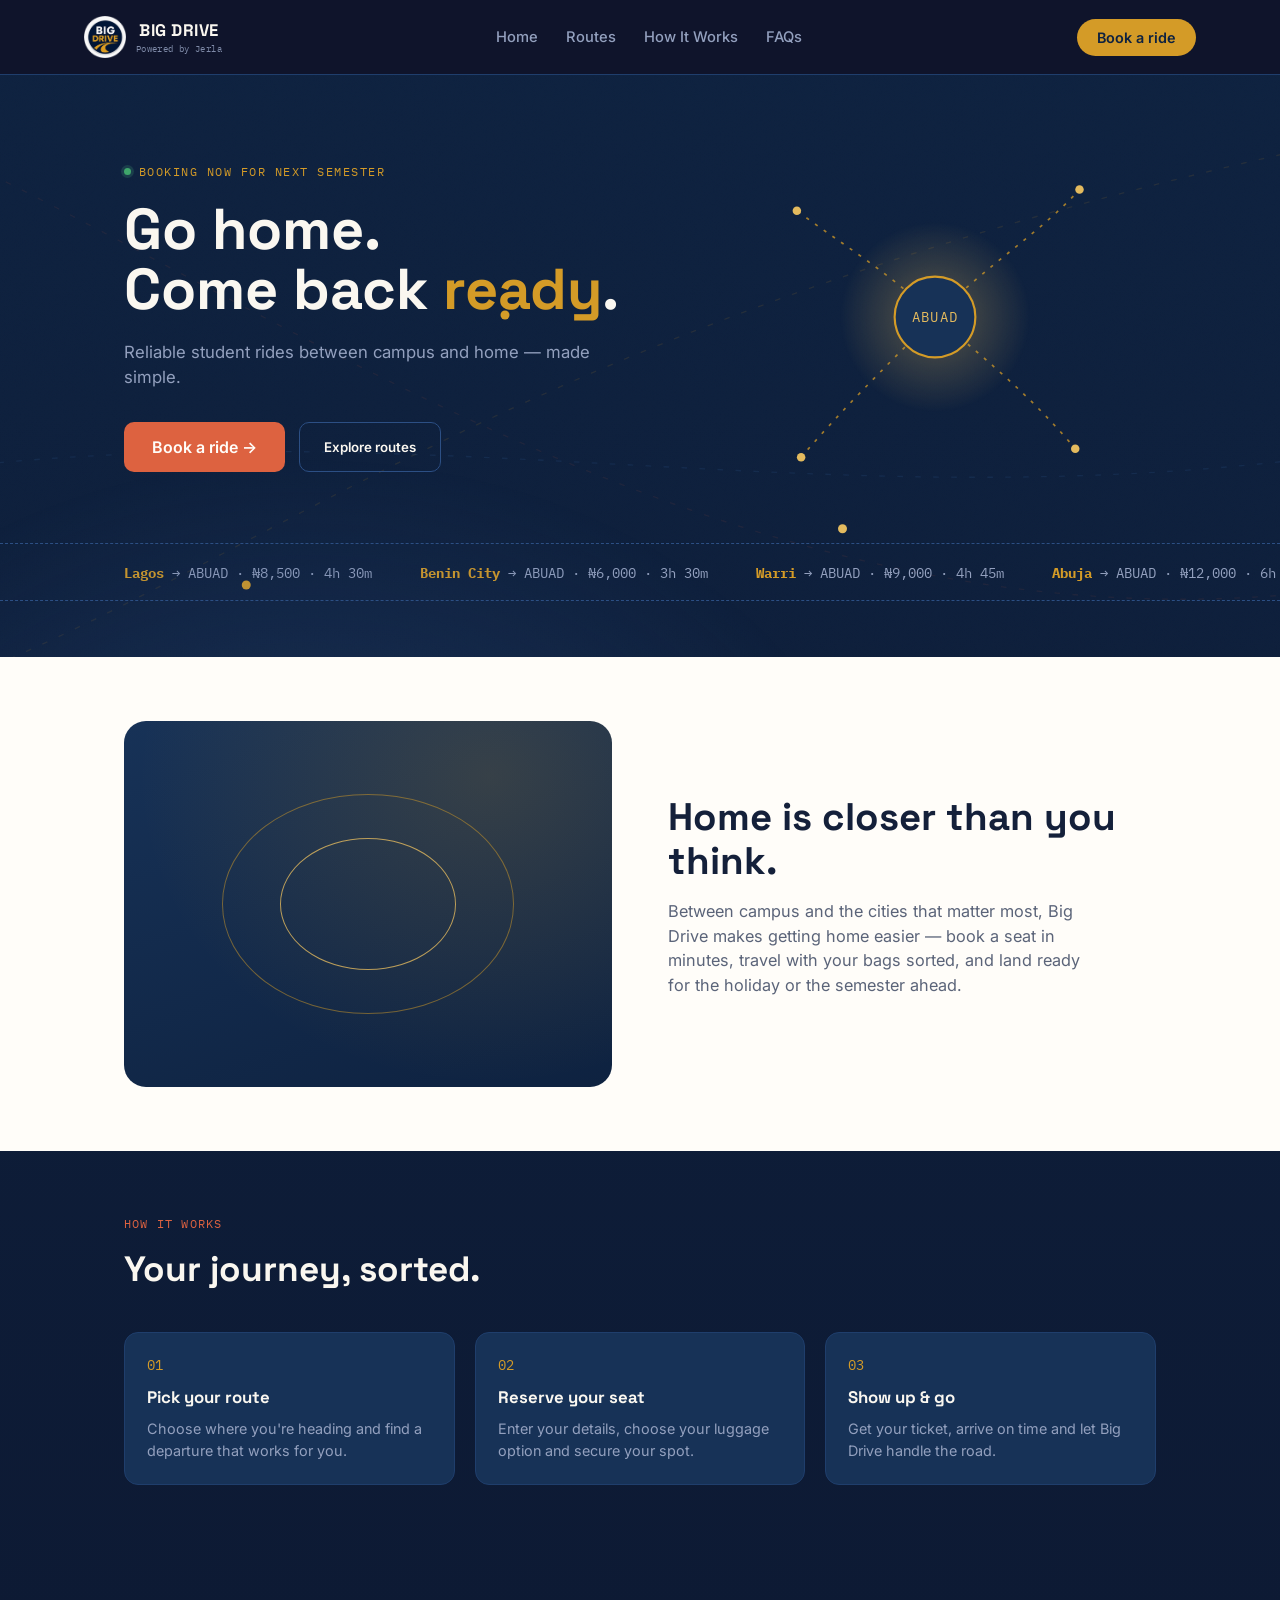
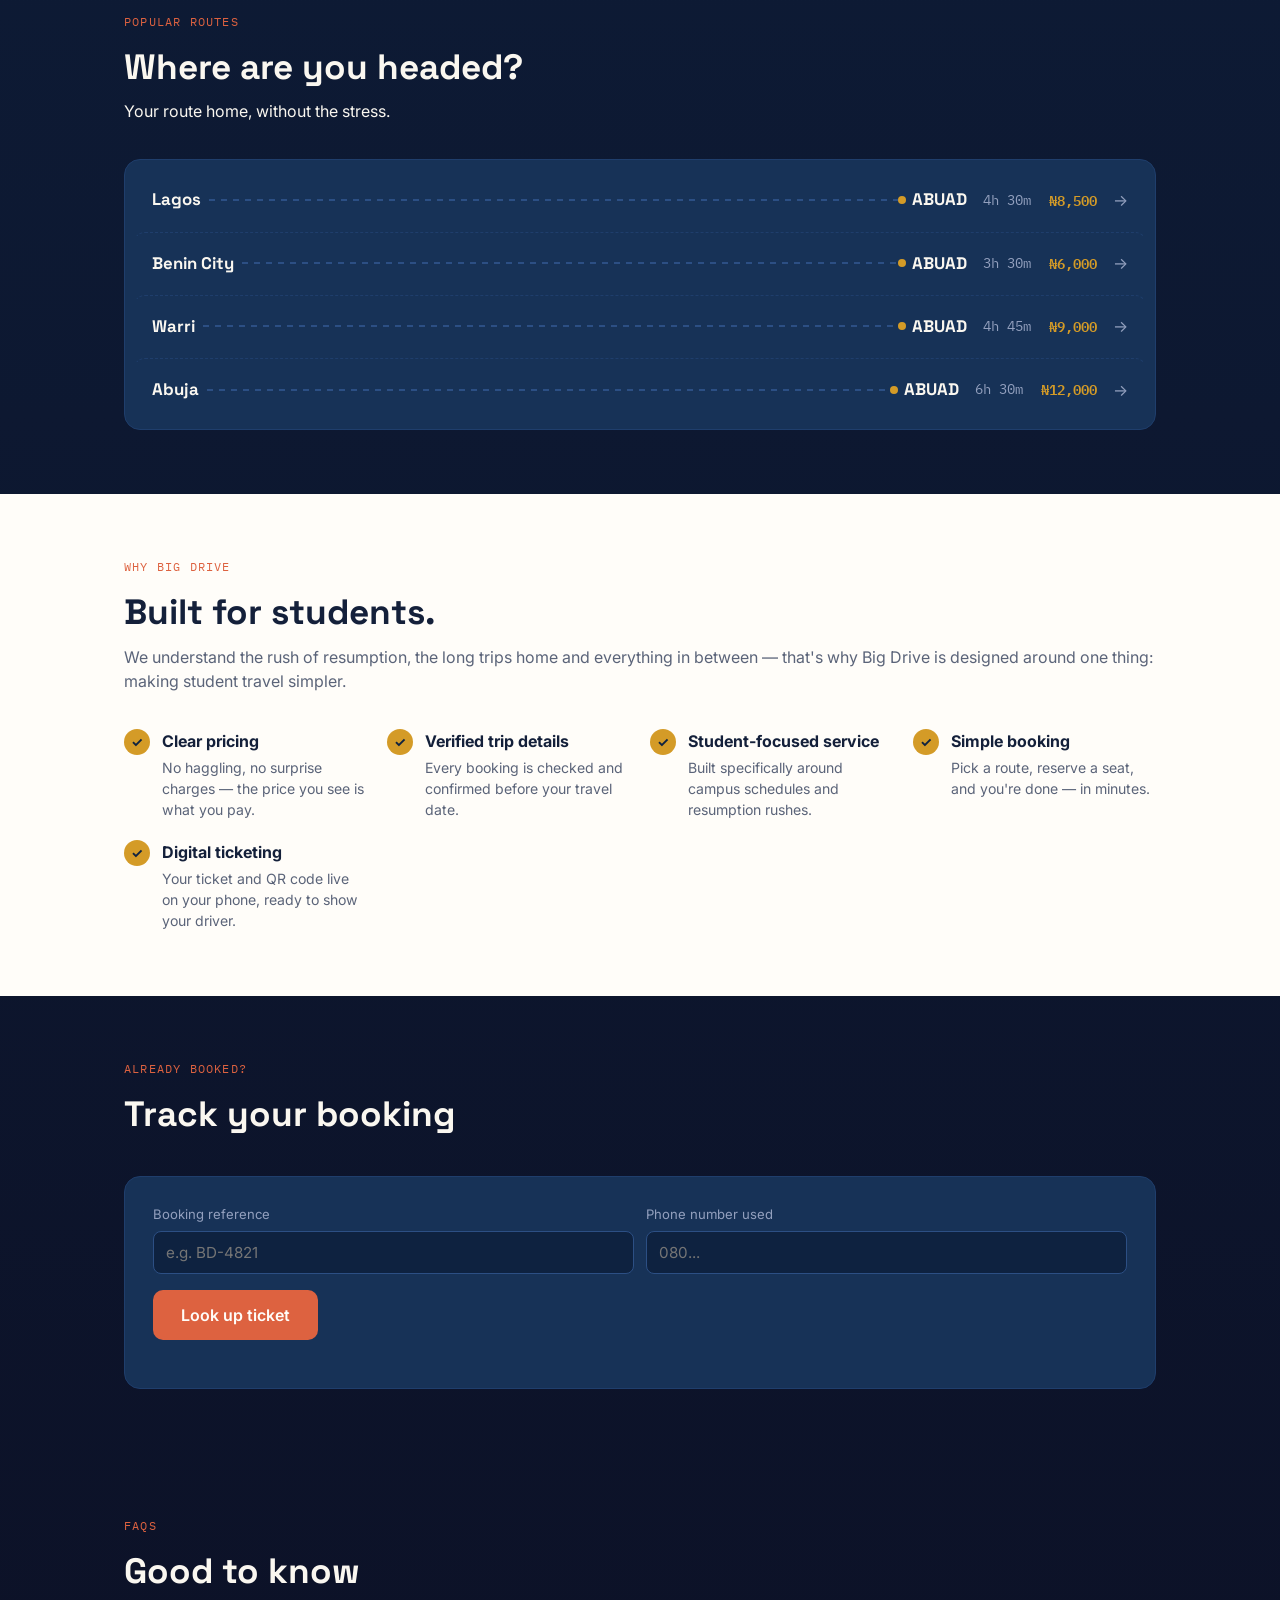
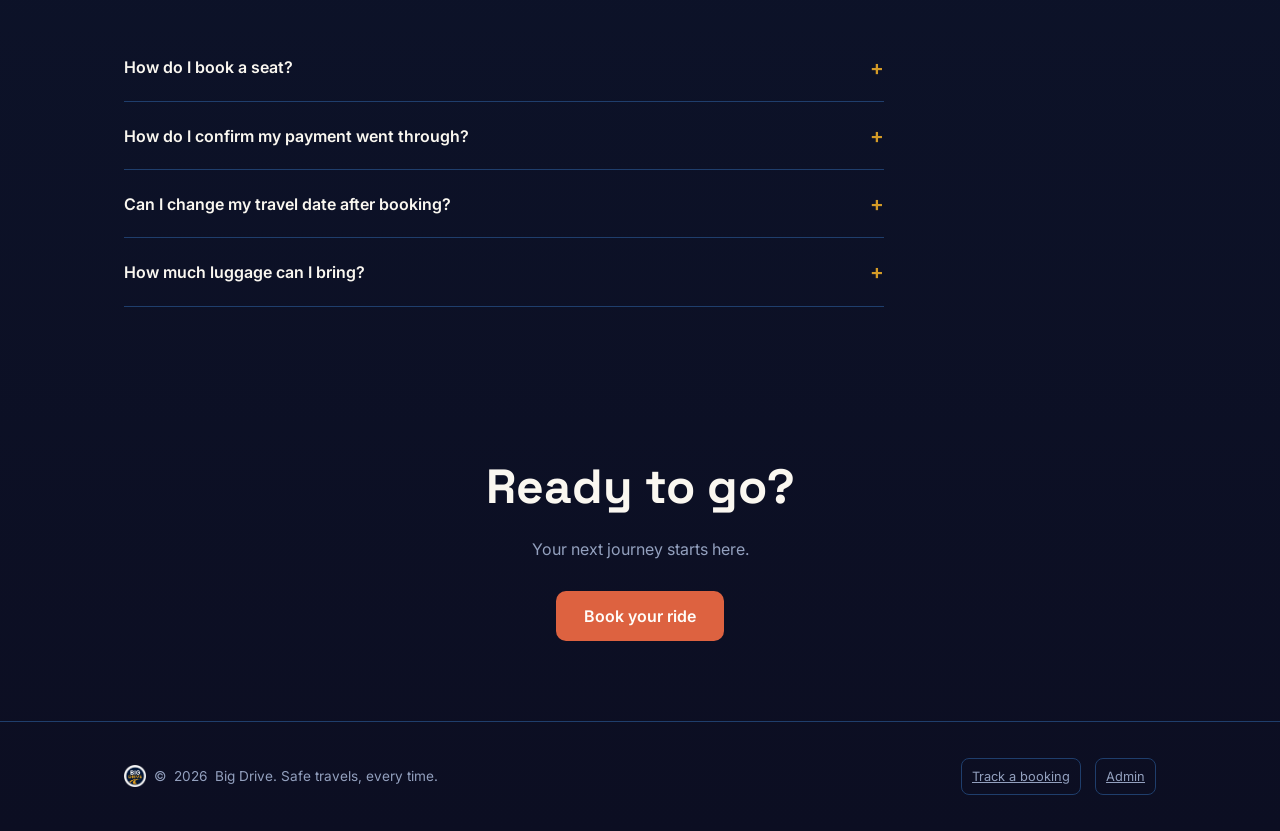
==== commit 72929c95: "Update Big Drive route values" ====
--- a/index.html
+++ b/index.html
@@ -22,6 +22,7 @@
     <circle class="bg-node" cx="480" cy="280" r="4"/>
   </svg>
 </div>
+<div class="grain" aria-hidden="true"></div>
 
 <div id="app-loading"><img src="images/logo.png" class="loading-logo" alt="Big Drive"><div class="spinner"></div><p>Loading Big Drive…</p></div>
 <div id="app-error">
@@ -41,20 +42,56 @@
         <span class="logo-tagline">Powered by Jerla</span>
       </div>
     </div>
-    <button class="nav-cta" onclick="scrollToRoutes()">Book a seat</button>
+    <nav class="nav-links" id="nav-links">
+      <a href="#" onclick="closeMobileNav()">Home</a>
+      <a href="#routes" onclick="closeMobileNav()">Routes</a>
+      <a href="#how" onclick="closeMobileNav()">How It Works</a>
+      <a href="#faq" onclick="closeMobileNav()">FAQs</a>
+    </nav>
+    <div class="nav-right">
+      <button class="nav-cta" onclick="scrollToRoutes()">Book a ride</button>
+      <button class="nav-toggle" onclick="toggleMobileNav()" aria-label="Menu"><span></span><span></span><span></span></button>
+    </div>
   </div>
 </header>
 
 <main>
   <section class="hero">
     <div class="hero-bg"></div>
-    <div class="wrap">
-      <div class="hero-eyebrow"><span class="dot"></span> Booking now for next semester</div>
-      <h1>Get home <span>safe</span>, get back <span>on time</span>.</h1>
-      <p>Big Drive is intercity transport built for students — predictable pricing, real luggage handling, and a seat you booked in advance, not a scramble at the park.</p>
-      <div class="hero-actions">
-        <button class="btn-primary" onclick="scrollToRoutes()">Find your route →</button>
-        <button class="btn-ghost" onclick="scrollToTrack()">Track a booking</button>
+    <div class="wrap hero-wrap">
+      <div class="hero-copy">
+        <div class="hero-eyebrow"><span class="dot"></span> Booking now for next semester</div>
+        <h1>Go home.<br>Come back <span>ready</span>.</h1>
+        <p>Reliable student rides between campus and home — made simple.</p>
+        <div class="hero-actions">
+          <button class="btn-primary" onclick="scrollToRoutes()">Book a ride →</button>
+          <button class="btn-ghost" onclick="scrollToRoutes()">Explore routes</button>
+        </div>
+      </div>
+      <div class="hero-emblem" aria-hidden="true">
+        <svg viewBox="0 0 320 320" xmlns="http://www.w3.org/2000/svg">
+          <defs>
+            <radialGradient id="hubGlow" cx="50%" cy="50%" r="50%">
+              <stop offset="0%" stop-color="var(--amber-300)" stop-opacity="0.35"/>
+              <stop offset="100%" stop-color="var(--amber-300)" stop-opacity="0"/>
+            </radialGradient>
+          </defs>
+          <circle cx="160" cy="160" r="90" fill="url(#hubGlow)"/>
+          <g class="emblem-spokes" fill="none" stroke="var(--amber-400)" stroke-width="1.6" opacity="0.75">
+            <path class="emblem-path" d="M160,160 C120,120 70,90 30,60" stroke-dasharray="3 7"/>
+            <path class="emblem-path" d="M160,160 C210,110 260,80 296,40" stroke-dasharray="3 7"/>
+            <path class="emblem-path" d="M160,160 C110,210 70,250 34,292" stroke-dasharray="3 7"/>
+            <path class="emblem-path" d="M160,160 C215,205 255,240 292,284" stroke-dasharray="3 7"/>
+          </g>
+          <g class="emblem-nodes" fill="var(--amber-300)">
+            <circle cx="30" cy="60" r="4"/>
+            <circle cx="296" cy="40" r="4"/>
+            <circle cx="34" cy="292" r="4"/>
+            <circle cx="292" cy="284" r="4"/>
+          </g>
+          <circle cx="160" cy="160" r="38" fill="var(--navy-800)" stroke="var(--amber-400)" stroke-width="2"/>
+          <text x="160" y="165" text-anchor="middle" font-family="var(--mono)" font-size="13" fill="var(--amber-300)" letter-spacing="1">ABUAD</text>
+        </svg>
       </div>
     </div>
     <div class="ticker">
@@ -62,31 +99,47 @@
     </div>
   </section>
 
+
+  <section class="section-light">
+    <div class="wrap editorial">
+      <div class="editorial-visual editorial-abstract" aria-hidden="true">
+        <div class="abstract-ring"></div>
+        <div class="abstract-ring abstract-ring-2"></div>
+      </div>
+      <div class="editorial-copy">
+        <h2>Home is closer than you think.</h2>
+        <p>Between campus and the cities that matter most, Big Drive makes getting home easier — book a seat in minutes, travel with your bags sorted, and land ready for the holiday or the semester ahead.</p>
+      </div>
+    </div>
+  </section>
+
   <section id="how">
     <div class="wrap">
-      <div class="section-head"><div><div class="section-tag">How it works</div><h2>Three steps, no park touts</h2></div></div>
+      <div class="section-head"><div><div class="section-tag">How it works</div><h2>Your journey, sorted.</h2></div></div>
       <div class="steps">
-        <div class="step-card"><div class="step-num">01</div><h3>Pick your route &amp; time</h3><p>Choose from the departure board below and lock in a seat before the day of travel.</p></div>
-        <div class="step-card"><div class="step-num">02</div><h3>Pay by transfer</h3><p>Send payment straight to the Big Drive account with your booking reference as the narration.</p></div>
-        <div class="step-card"><div class="step-num">03</div><h3>Show your ticket</h3><p>Your booking is saved and sent to Big Drive on WhatsApp instantly, and you get a ticket stub to show the driver.</p></div>
+        <div class="step-card"><div class="step-num">01</div><h3>Pick your route</h3><p>Choose where you're heading and find a departure that works for you.</p></div>
+        <div class="step-card"><div class="step-num">02</div><h3>Reserve your seat</h3><p>Enter your details, choose your luggage option and secure your spot.</p></div>
+        <div class="step-card"><div class="step-num">03</div><h3>Show up &amp; go</h3><p>Get your ticket, arrive on time and let Big Drive handle the road.</p></div>
       </div>
     </div>
   </section>
 
   <section id="routes">
     <div class="wrap">
-      <div class="section-head"><div><div class="section-tag">Departure board</div><h2>Where are you headed?</h2></div></div>
+      <div class="section-head"><div><div class="section-tag">Popular routes</div><h2>Where are you headed?</h2><p style="margin:6px 0 0;">Your route home, without the stress.</p></div></div>
       <div class="board" id="route-board"></div>
     </div>
   </section>
 
-  <section id="trust">
-    <div class="wrap">
-      <div class="trust-grid">
-        <div class="trust-card"><div class="n">2 free</div><div class="l">bags per seat</div></div>
-        <div class="trust-card"><div class="n">100%</div><div class="l">booked in advance</div></div>
-        <div class="trust-card"><div class="n">Fixed</div><div class="l">price, no haggling</div></div>
-        <div class="trust-card"><div class="n">Live</div><div class="l">status, any device</div></div>
+  <section id="trust" class="section-light">
+    <div class="wrap">
+      <div class="section-head"><div><div class="section-tag">Why Big Drive</div><h2>Built for students.</h2><p style="margin:6px 0 0;">We understand the rush of resumption, the long trips home and everything in between — that's why Big Drive is designed around one thing: making student travel simpler.</p></div></div>
+      <div class="trust-points">
+        <div class="trust-point"><span class="check">✓</span><div><h4>Clear pricing</h4><p>No haggling, no surprise charges — the price you see is what you pay.</p></div></div>
+        <div class="trust-point"><span class="check">✓</span><div><h4>Verified trip details</h4><p>Every booking is checked and confirmed before your travel date.</p></div></div>
+        <div class="trust-point"><span class="check">✓</span><div><h4>Student-focused service</h4><p>Built specifically around campus schedules and resumption rushes.</p></div></div>
+        <div class="trust-point"><span class="check">✓</span><div><h4>Simple booking</h4><p>Pick a route, reserve a seat, and you're done — in minutes.</p></div></div>
+        <div class="trust-point"><span class="check">✓</span><div><h4>Digital ticketing</h4><p>Your ticket and QR code live on your phone, ready to show your driver.</p></div></div>
       </div>
     </div>
   </section>
@@ -104,12 +157,47 @@
       </div>
     </div>
   </section>
+
+  <section id="faq">
+    <div class="wrap">
+      <div class="section-head"><div><div class="section-tag">FAQs</div><h2>Good to know</h2></div></div>
+      <div class="faq-list">
+        <details class="faq-item">
+          <summary>How do I book a seat?</summary>
+          <p>Pick a route from the departure board, choose your travel date and time, add any extra luggage, and enter your details. You'll get a booking reference and payment instructions.</p>
+        </details>
+        <details class="faq-item">
+          <summary>How do I confirm my payment went through?</summary>
+          <p>After you transfer and tap "I've sent the transfer," your booking is saved as pending. Big Drive verifies the payment against your reference and updates your ticket to confirmed — you can check the status anytime under "Track your booking."</p>
+        </details>
+        <details class="faq-item">
+          <summary>Can I change my travel date after booking?</summary>
+          <p>Reach out to Big Drive directly on WhatsApp with your booking reference and we'll help sort out any changes.</p>
+        </details>
+        <details class="faq-item">
+          <summary>How much luggage can I bring?</summary>
+          <p>Two free bags per passenger are included. Extra or fragile items can be added for a small fee during booking.</p>
+        </details>
+      </div>
+    </div>
+  </section>
+
+  <section class="final-cta">
+    <div class="wrap">
+      <h2>Ready to go?</h2>
+      <p>Your next journey starts here.</p>
+      <button class="btn-primary" onclick="scrollToRoutes()">Book your ride</button>
+    </div>
+  </section>
 </main>
 
 <footer>
   <div class="wrap footer-row">
     <div style="display:flex;align-items:center;gap:8px;"><img src="images/logo.png" alt="" style="width:22px;height:22px;">© <span id="year"></span> Big Drive. Safe travels, every time.</div>
-    <a class="settings-btn" href="/admin/">Admin</a>
+    <div style="display:flex;align-items:center;gap:14px;">
+      <a class="settings-btn" href="#track">Track a booking</a>
+      <a class="settings-btn" href="/admin/">Admin</a>
+    </div>
   </div>
 </footer>
 
--- a/styles/style.css
+++ b/styles/style.css
@@ -1,18 +1,20 @@
 @import url('https://fonts.googleapis.com/css2?family=Space+Grotesk:wght@500;700&family=Inter:wght@400;500;600&family=IBM+Plex+Mono:wght@500;600&display=swap');
 
   :root{
-    --navy-950:#10132A;
-    --navy-800:#1B2048;
-    --navy-700:#262C5C;
-    --navy-600:#333B78;
-    --amber-400:#F0A93A;
-    --amber-300:#F5C270;
-    --coral-500:#F2643C;
-    --paper:#F6F1E7;
-    --ink:#EDEAE1;
-    --slate-400:#8D92B5;
-    --good:#4CAF7D;
-    --bad:#E15656;
+    --navy-950:#0E2240;
+    --navy-800:#173257;
+    --navy-700:#1F3E6C;
+    --navy-600:#2C4F84;
+    --amber-400:#D49B27;
+    --amber-300:#E3BA5E;
+    --coral-500:#DD6240;
+    --paper:#FFFDF9;
+    --ink:#FAF7F0;
+    --ink-on-light:#14203A;
+    --slate-400:#93A0BE;
+    --slate-on-light:#5B6479;
+    --good:#3FA66B;
+    --bad:#D9564F;
 
     --display: 'Space Grotesk', sans-serif;
     --body: 'Inter', sans-serif;
@@ -23,7 +25,9 @@
   html{scroll-behavior:smooth;}
   body{
     margin:0;
-    background:var(--navy-950);
+    background:
+      radial-gradient(1200px 800px at 50% -10%, #171b3a 0%, transparent 55%),
+      linear-gradient(180deg, var(--navy-950) 0%, #0c0e22 100%);
     color:var(--ink);
     font-family:var(--body);
     line-height:1.5;
@@ -68,12 +72,28 @@
     backdrop-filter:blur(8px);
     border-bottom:1px solid var(--navy-700);
   }
-  .header-inner{display:flex;align-items:center;justify-content:space-between;padding:16px 24px;max-width:1080px;margin:0 auto;}
+  .header-inner{display:flex;align-items:center;justify-content:space-between;padding:16px 24px;max-width:1160px;margin:0 auto;gap:20px;}
+  .nav-links{display:flex;align-items:center;gap:28px;flex:1;justify-content:center;}
+  .nav-links a{font-size:0.92rem;font-weight:500;color:var(--slate-400);text-decoration:none;}
+  .nav-links a:hover{color:var(--ink);}
+  .nav-right{display:flex;align-items:center;gap:14px;flex:none;}
+  .nav-toggle{display:none;background:none;border:1px solid var(--navy-700);border-radius:8px;width:38px;height:38px;color:var(--ink);flex:none;}
+  .nav-toggle span{display:block;width:16px;height:2px;background:var(--ink);margin:3px auto;}
+  @media (max-width:860px){
+    .nav-links{
+      position:fixed;inset:64px 0 0 0;background:var(--navy-950);z-index:39;
+      flex-direction:column;justify-content:flex-start;align-items:center;padding-top:32px;gap:22px;
+      display:none;
+    }
+    .nav-links.open{display:flex;}
+    .nav-links a{font-size:1.1rem;}
+    .nav-toggle{display:block;}
+  }
   .logo{display:flex;align-items:center;gap:10px;}
   .logo-mark{width:42px;height:42px;flex:none;object-fit:contain;}
-  .logo-text{display:flex;flex-direction:column;line-height:1.15;}
-  .logo-wordmark{font-family:var(--display);font-weight:700;font-size:1.05rem;letter-spacing:0.02em;color:var(--ink);}
-  .logo-tagline{font-family:var(--mono);font-size:0.6rem;color:var(--slate-400);letter-spacing:0.03em;}
+  .logo-text{display:flex;flex-direction:column;align-items:center;text-align:center;line-height:1.2;gap:2px;}
+  .logo-wordmark{font-family:var(--display);font-weight:700;font-size:1.05rem;letter-spacing:0.03em;color:var(--ink);}
+  .logo-tagline{font-family:var(--mono);font-size:0.58rem;color:var(--slate-400);letter-spacing:0.04em;opacity:0.85;}
   .nav-cta{
     background:var(--amber-400);color:var(--navy-950);border:none;
     padding:10px 20px;border-radius:100px;font-weight:600;font-size:0.9rem;
@@ -84,24 +104,44 @@
   .hero-bg{
     position:absolute;inset:0;z-index:0;pointer-events:none;
     background:
-      radial-gradient(600px 400px at 15% 20%, rgba(242,100,60,0.16), transparent 60%),
-      radial-gradient(700px 500px at 85% 15%, rgba(240,169,58,0.14), transparent 60%),
-      radial-gradient(500px 400px at 50% 90%, rgba(51,59,120,0.35), transparent 60%);
+      radial-gradient(700px 500px at 85% 20%, rgba(212,155,39,0.10), transparent 62%),
+      radial-gradient(900px 700px at 15% 90%, rgba(44,79,132,0.45), transparent 65%);
     background-size:160% 160%;
-    animation:heroDrift 18s ease-in-out infinite alternate;
-  }
-  .hero-bg::before{
-    content:"";position:absolute;inset:0;
-    background-image:repeating-linear-gradient(100deg, transparent 0 64px, rgba(240,169,58,0.06) 64px 66px);
-    animation:linesDrift 40s linear infinite;
+    animation:heroDrift 30s ease-in-out infinite alternate;
   }
   @keyframes heroDrift{
-    0%{background-position:0% 0%, 100% 0%, 50% 100%;}
-    100%{background-position:20% 30%, 80% 25%, 40% 80%;}
-  }
-  @keyframes linesDrift{ from{ transform:translateX(0); } to{ transform:translateX(-200px); } }
-  @media (prefers-reduced-motion: reduce){ .hero-bg, .hero-bg::before{ animation:none; } }
-  .hero > .wrap, .hero > .ticker{ position:relative; z-index:1; }
+    0%{background-position:0% 0%, 0% 100%;}
+    100%{background-position:12% 14%, 10% 88%;}
+  }
+  @media (prefers-reduced-motion: reduce){ .hero-bg{ animation:none; } }
+
+  .hero-wrap{ position:relative; z-index:1; display:grid; grid-template-columns:1.1fr 0.9fr; gap:48px; align-items:center; }
+  .hero-copy h1{margin:0 0 20px;}
+
+  /* Abstract route-network emblem — a designed mark, not an attempted photo/illustration */
+  .hero-emblem{ display:flex; align-items:center; justify-content:center; }
+  .hero-emblem svg{ width:100%; max-width:340px; }
+  .emblem-path{ animation:emblemDash 20s linear infinite; }
+  @keyframes emblemDash{ to{ stroke-dashoffset:-100; } }
+  .emblem-nodes circle{ animation:nodePulse 3.2s ease-in-out infinite; }
+  .emblem-nodes circle:nth-child(2){ animation-delay:0.5s; }
+  .emblem-nodes circle:nth-child(3){ animation-delay:1s; }
+  .emblem-nodes circle:nth-child(4){ animation-delay:1.5s; }
+  @media (prefers-reduced-motion: reduce){ .emblem-path, .emblem-nodes circle{ animation:none; } }
+
+  @media (max-width:900px){
+    .hero-wrap{ grid-template-columns:1fr; gap:28px; text-align:center; }
+    .hero-emblem svg{ max-width:240px; }
+    .hero-eyebrow{ justify-content:center; }
+    .hero-actions{ justify-content:center; }
+  }
+
+  /* Abstract editorial visual — soft gradient rings, same designed-mark language as the hero emblem */
+  .abstract-ring{
+    position:absolute; border-radius:50%; border:1.5px solid var(--amber-400); opacity:0.5;
+    width:60%; height:60%; top:20%; left:20%;
+  }
+  .abstract-ring-2{ width:36%; height:36%; top:32%; left:32%; opacity:0.8; border-color:var(--amber-300); }
 
   .reveal{ opacity:0; transform:translateY(16px); transition:opacity 0.6s ease, transform 0.6s ease; }
   .reveal.in{ opacity:1; transform:translateY(0); }
@@ -164,10 +204,52 @@
   .route-arrow{color:var(--slate-400);flex:none;}
   .empty-board{padding:40px 20px;text-align:center;color:var(--slate-400);}
 
-  .trust-grid{display:grid;grid-template-columns:repeat(auto-fit,minmax(160px,1fr));gap:16px;}
-  .trust-card{background:var(--navy-800);border:1px solid var(--navy-700);border-radius:14px;padding:20px;text-align:center;}
-  .trust-card .n{font-family:var(--display);font-size:1.6rem;color:var(--amber-400);font-weight:700;}
-  .trust-card .l{font-size:0.82rem;color:var(--slate-400);margin-top:4px;}
+  /* ---------- Light section utility (warm off-white breaks, per brand hierarchy) ---------- */
+  .section-light{ background:var(--paper); color:var(--ink-on-light); }
+  .section-light .section-tag{ color:var(--coral-500); }
+  .section-light .section-head h2{ color:var(--ink-on-light); }
+  .section-light p{ color:var(--slate-on-light); }
+
+  /* ---------- Editorial section (large visual + short copy) ---------- */
+  .editorial{ display:grid; grid-template-columns:1fr 1fr; gap:56px; align-items:center; }
+  .editorial-visual{
+    border-radius:22px; aspect-ratio:4/3; overflow:hidden; position:relative;
+    background:
+      radial-gradient(120% 140% at 75% 15%, rgba(212,155,39,0.18), transparent 60%),
+      linear-gradient(160deg, var(--navy-800), var(--navy-950));
+    display:flex; align-items:center; justify-content:center;
+  }
+  .editorial-visual svg{ width:60%; opacity:0.92; }
+  .editorial-copy h2{ font-size:clamp(1.7rem,3.4vw,2.4rem); margin:0 0 14px; line-height:1.15; }
+  .editorial-copy p{ font-size:1.02rem; max-width:42ch; }
+  @media (max-width:860px){
+    .editorial{ grid-template-columns:1fr; gap:28px; }
+    .editorial-visual{ order:-1; aspect-ratio:16/10; }
+  }
+
+  /* ---------- Trust points (list, not stat cards — per brand direction) ---------- */
+  .trust-points{ display:grid; grid-template-columns:repeat(auto-fit,minmax(220px,1fr)); gap:20px; }
+  .trust-point{ display:flex; gap:12px; align-items:flex-start; }
+  .trust-point .check{
+    flex:none; width:26px; height:26px; border-radius:50%; background:var(--amber-400); color:var(--navy-950);
+    display:flex; align-items:center; justify-content:center; font-weight:700; font-size:0.85rem;
+  }
+  .trust-point h4{ margin:0 0 4px; font-size:1rem; }
+  .trust-point p{ margin:0; font-size:0.88rem; }
+
+  /* ---------- FAQ ---------- */
+  .faq-list{ max-width:760px; }
+  .faq-item{ border-bottom:1px solid var(--navy-700); padding:18px 0; }
+  .faq-item summary{ cursor:pointer; font-weight:600; font-size:1rem; list-style:none; display:flex; justify-content:space-between; align-items:center; }
+  .faq-item summary::-webkit-details-marker{ display:none; }
+  .faq-item summary::after{ content:'+'; color:var(--amber-400); font-size:1.3rem; flex:none; margin-left:12px; }
+  .faq-item[open] summary::after{ content:'−'; }
+  .faq-item p{ color:var(--slate-400); margin:12px 0 0; font-size:0.92rem; max-width:65ch; }
+
+  /* ---------- Final CTA ---------- */
+  .final-cta{ text-align:center; padding:80px 0; }
+  .final-cta h2{ font-size:clamp(2rem,4.5vw,3rem); margin:0 0 14px; }
+  .final-cta p{ color:var(--slate-400); margin:0 0 30px; }
 
   .modal-backdrop{
     position:fixed;inset:0;background:rgba(10,12,28,0.72);backdrop-filter:blur(3px);
@@ -294,6 +376,9 @@
   .status-select{
     background:var(--navy-950);border:1px solid var(--navy-600);color:var(--ink);border-radius:6px;padding:5px 8px;font-size:0.78rem;font-family:var(--mono);
   }
+  .badge{ font-family:var(--mono);font-size:0.68rem;padding:3px 9px;border-radius:100px;display:inline-block;vertical-align:middle; }
+  .badge.confirmed{ background:#c9ecd7;color:#1f7a49; }
+  .badge.cancelled{ background:#f2c7c7;color:#8a1e1e; }
   .empty-state{padding:30px;text-align:center;color:var(--slate-400);}
 
   .settings-hint{font-size:0.78rem;color:var(--slate-400);margin-bottom:14px;}
@@ -316,17 +401,23 @@
   /* ---------- Site-wide premium animated background ---------- */
   .site-bg{position:fixed;inset:0;z-index:0;pointer-events:none;overflow:hidden;}
   .site-bg svg{width:100%;height:100%;}
-  .route-path{fill:none;stroke-width:1.4;stroke-dasharray:5 11;}
-  .route-path.p1{stroke:var(--amber-400);opacity:0.16;animation:dashMove 7s linear infinite;}
-  .route-path.p2{stroke:var(--coral-500);opacity:0.12;animation:dashMove 9.5s linear infinite;}
-  .route-path.p3{stroke:var(--navy-600);opacity:0.22;animation:dashMove 12s linear infinite;}
+  .route-path{fill:none;stroke-width:1.2;stroke-dasharray:5 11;}
+  .route-path.p1{stroke:var(--amber-400);opacity:0.11;animation:dashMove 9s linear infinite;}
+  .route-path.p2{stroke:var(--coral-500);opacity:0.08;animation:dashMove 12s linear infinite;}
+  .route-path.p3{stroke:var(--navy-600);opacity:0.24;animation:dashMove 15s linear infinite;}
   @keyframes dashMove{to{stroke-dashoffset:-160;}}
   .bg-node{fill:var(--amber-400);animation:nodePulse 3.4s ease-in-out infinite;}
   .bg-node.n2{fill:var(--coral-500);animation-duration:4.1s;animation-delay:0.6s;}
   .bg-node.n3{fill:var(--amber-300);animation-duration:2.8s;animation-delay:1.1s;}
-  @keyframes nodePulse{0%,100%{opacity:0.25;r:3;}50%{opacity:0.85;r:5.5;}}
+  @keyframes nodePulse{0%,100%{opacity:0.18;r:3;}50%{opacity:0.6;r:5;}}
   header,main,footer{position:relative;z-index:1;}
   @media (prefers-reduced-motion: reduce){
     .route-path, .bg-node{animation:none;}
   }
-  @media (max-width:640px){ .site-bg{opacity:0.6;} }
+  @media (max-width:640px){ .site-bg{opacity:0.55;} }
+
+  /* Fine grain texture for a premium, non-flat surface — extremely subtle, no perceptible pattern */
+  .grain{
+    position:fixed;inset:0;z-index:0;pointer-events:none;opacity:0.035;mix-blend-mode:overlay;
+    background-image:url("data:image/svg+xml;utf8,<svg xmlns='http://www.w3.org/2000/svg' width='140' height='140'><filter id='n'><feTurbulence type='fractalNoise' baseFrequency='0.9' numOctaves='2' stitchTiles='stitch'/></filter><rect width='100%25' height='100%25' filter='url(%23n)'/></svg>");
+  }
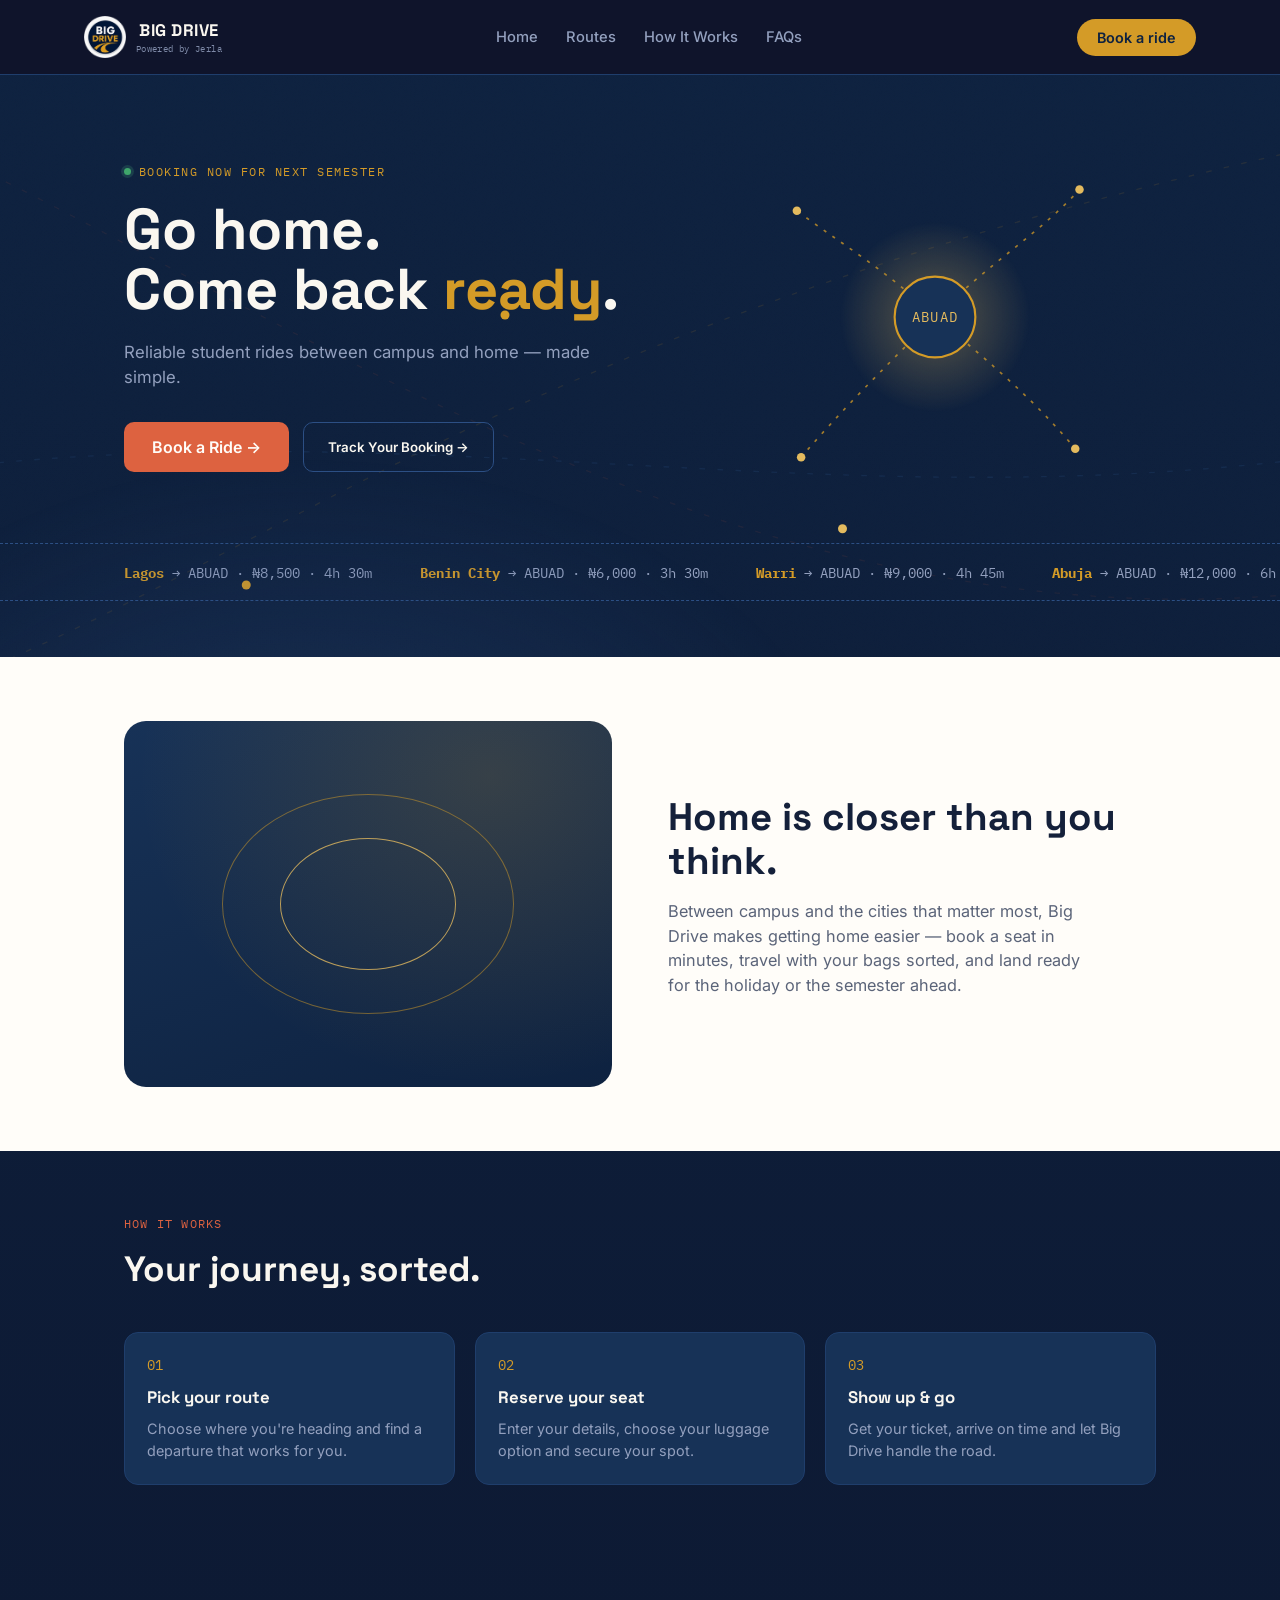
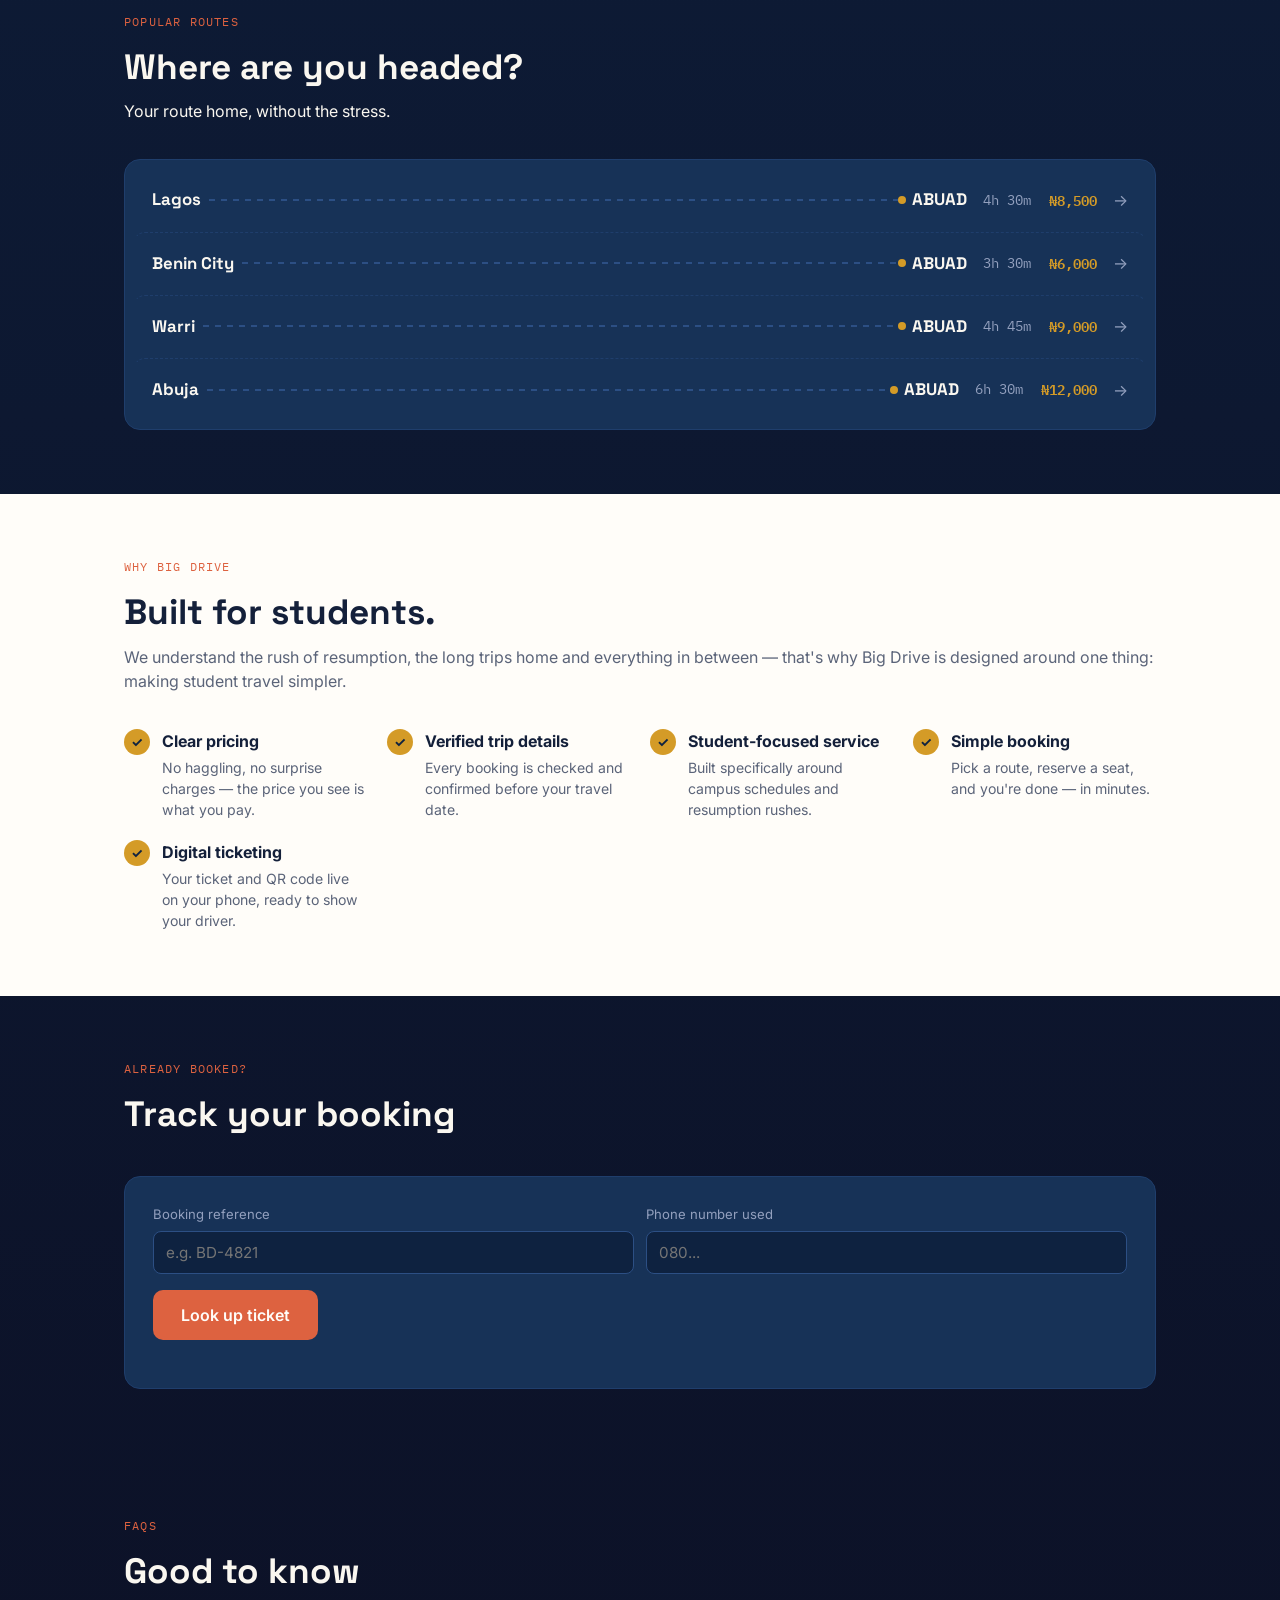
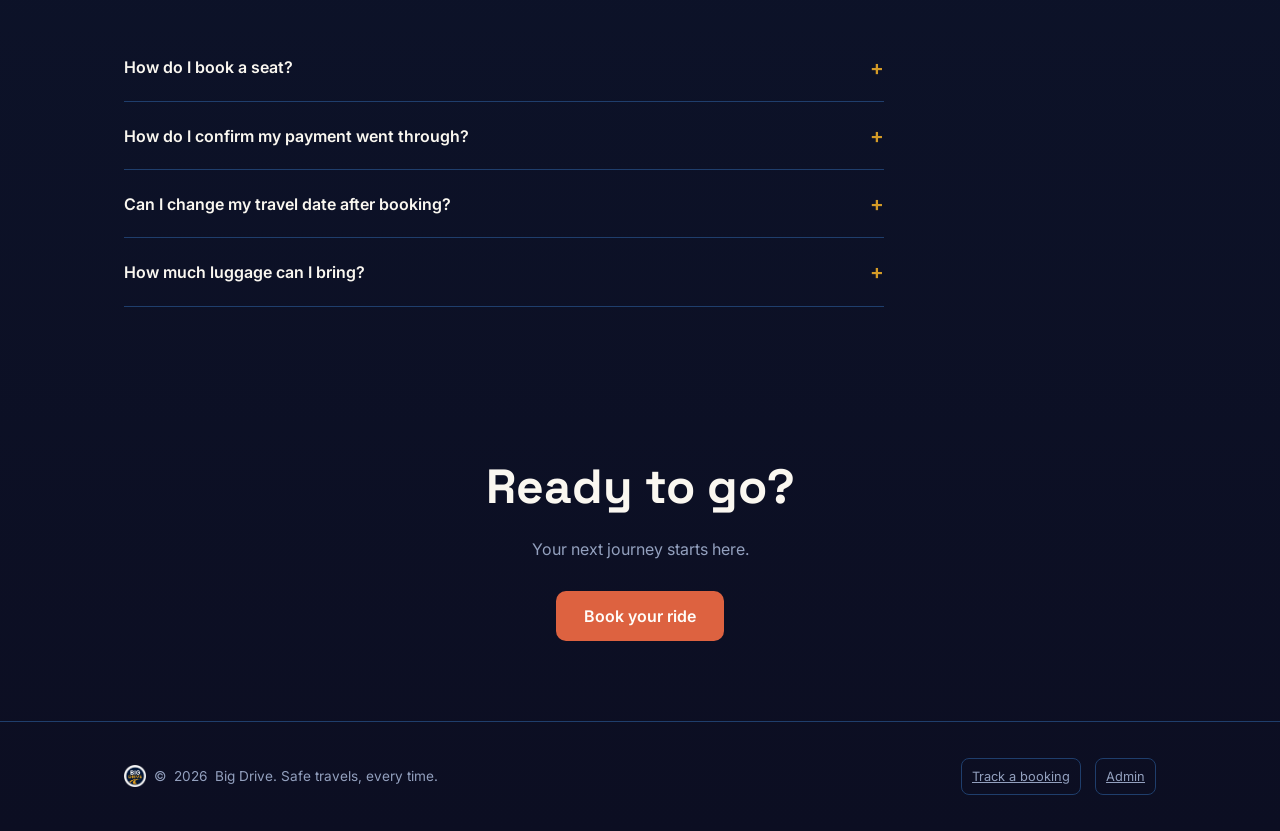
==== commit 4162c22f: "Update hero CTAs: Book a Ride / Track Your Booking" ====
--- a/index.html
+++ b/index.html
@@ -64,8 +64,8 @@
         <h1>Go home.<br>Come back <span>ready</span>.</h1>
         <p>Reliable student rides between campus and home — made simple.</p>
         <div class="hero-actions">
-          <button class="btn-primary" onclick="scrollToRoutes()">Book a ride →</button>
-          <button class="btn-ghost" onclick="scrollToRoutes()">Explore routes</button>
+          <button class="btn-primary" onclick="scrollToRoutes()">Book a Ride →</button>
+          <button class="btn-ghost" onclick="scrollToTrack()">Track Your Booking →</button>
         </div>
       </div>
       <div class="hero-emblem" aria-hidden="true">
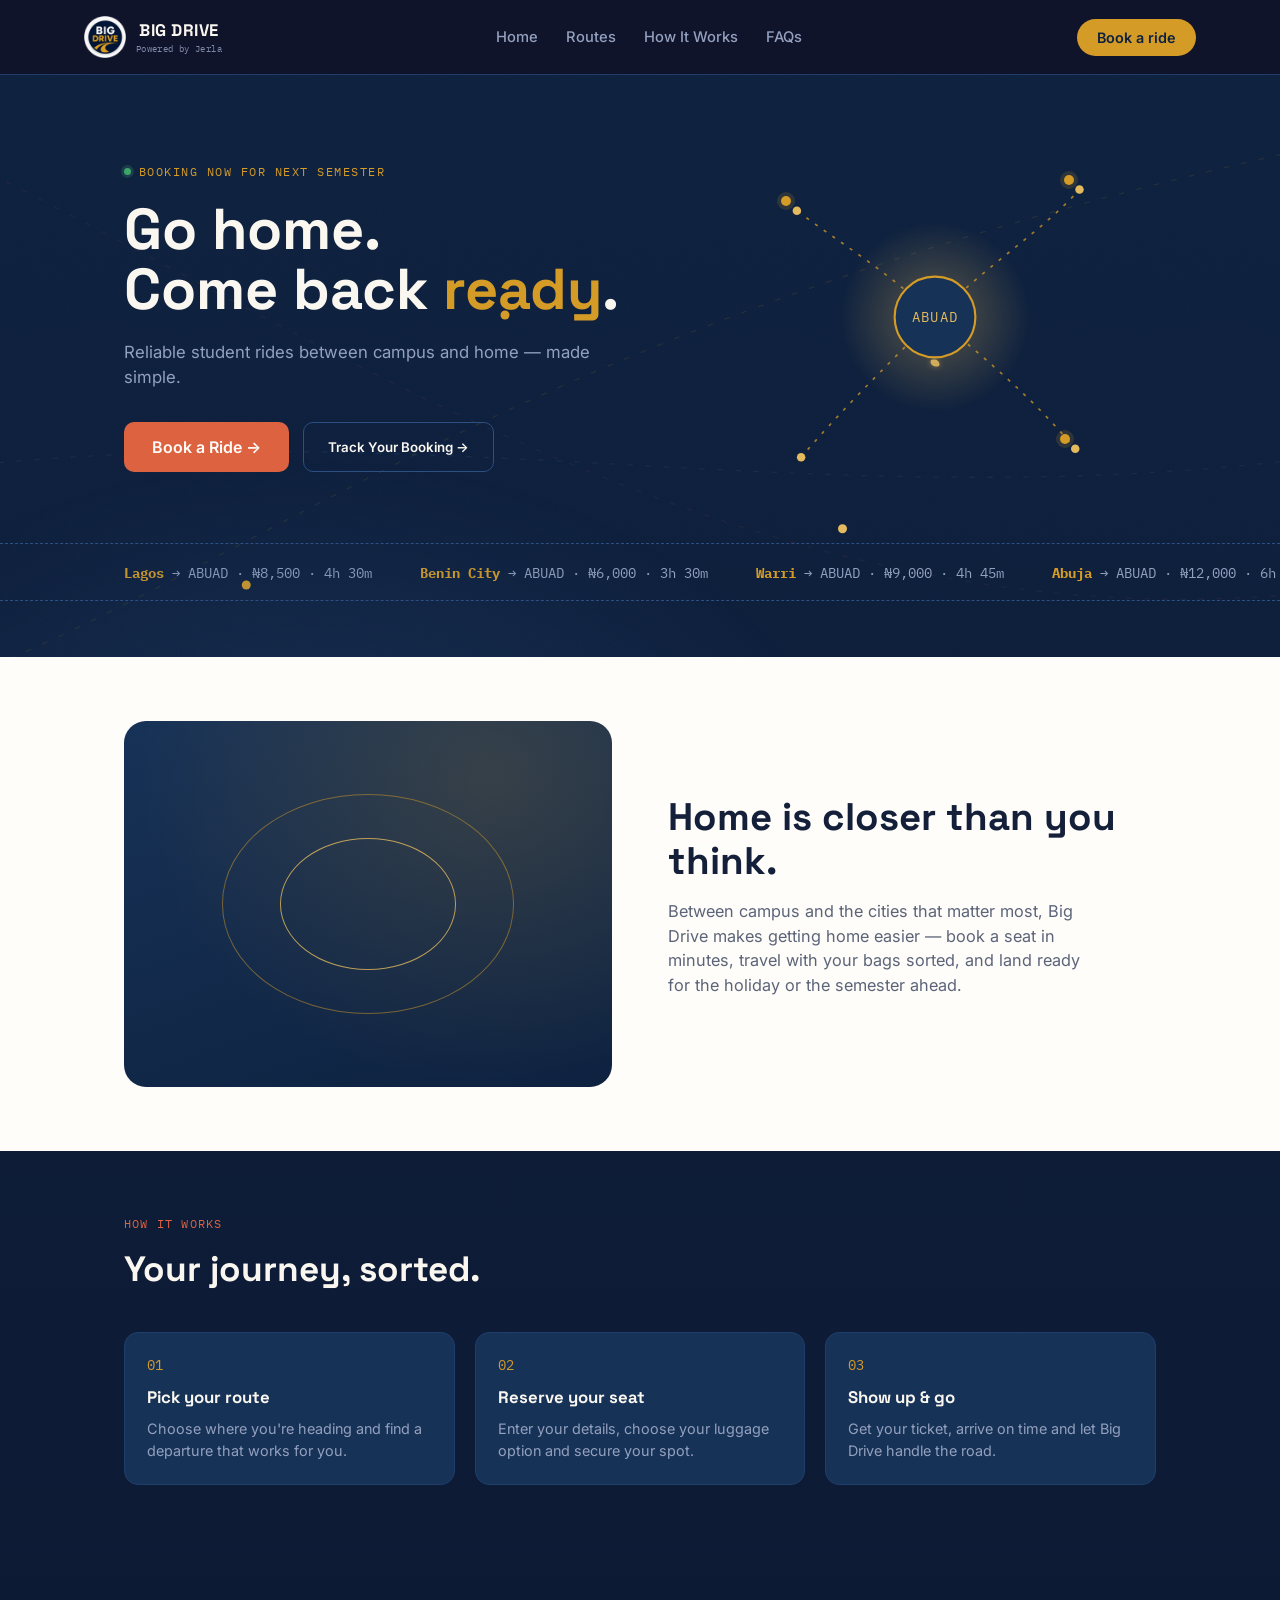
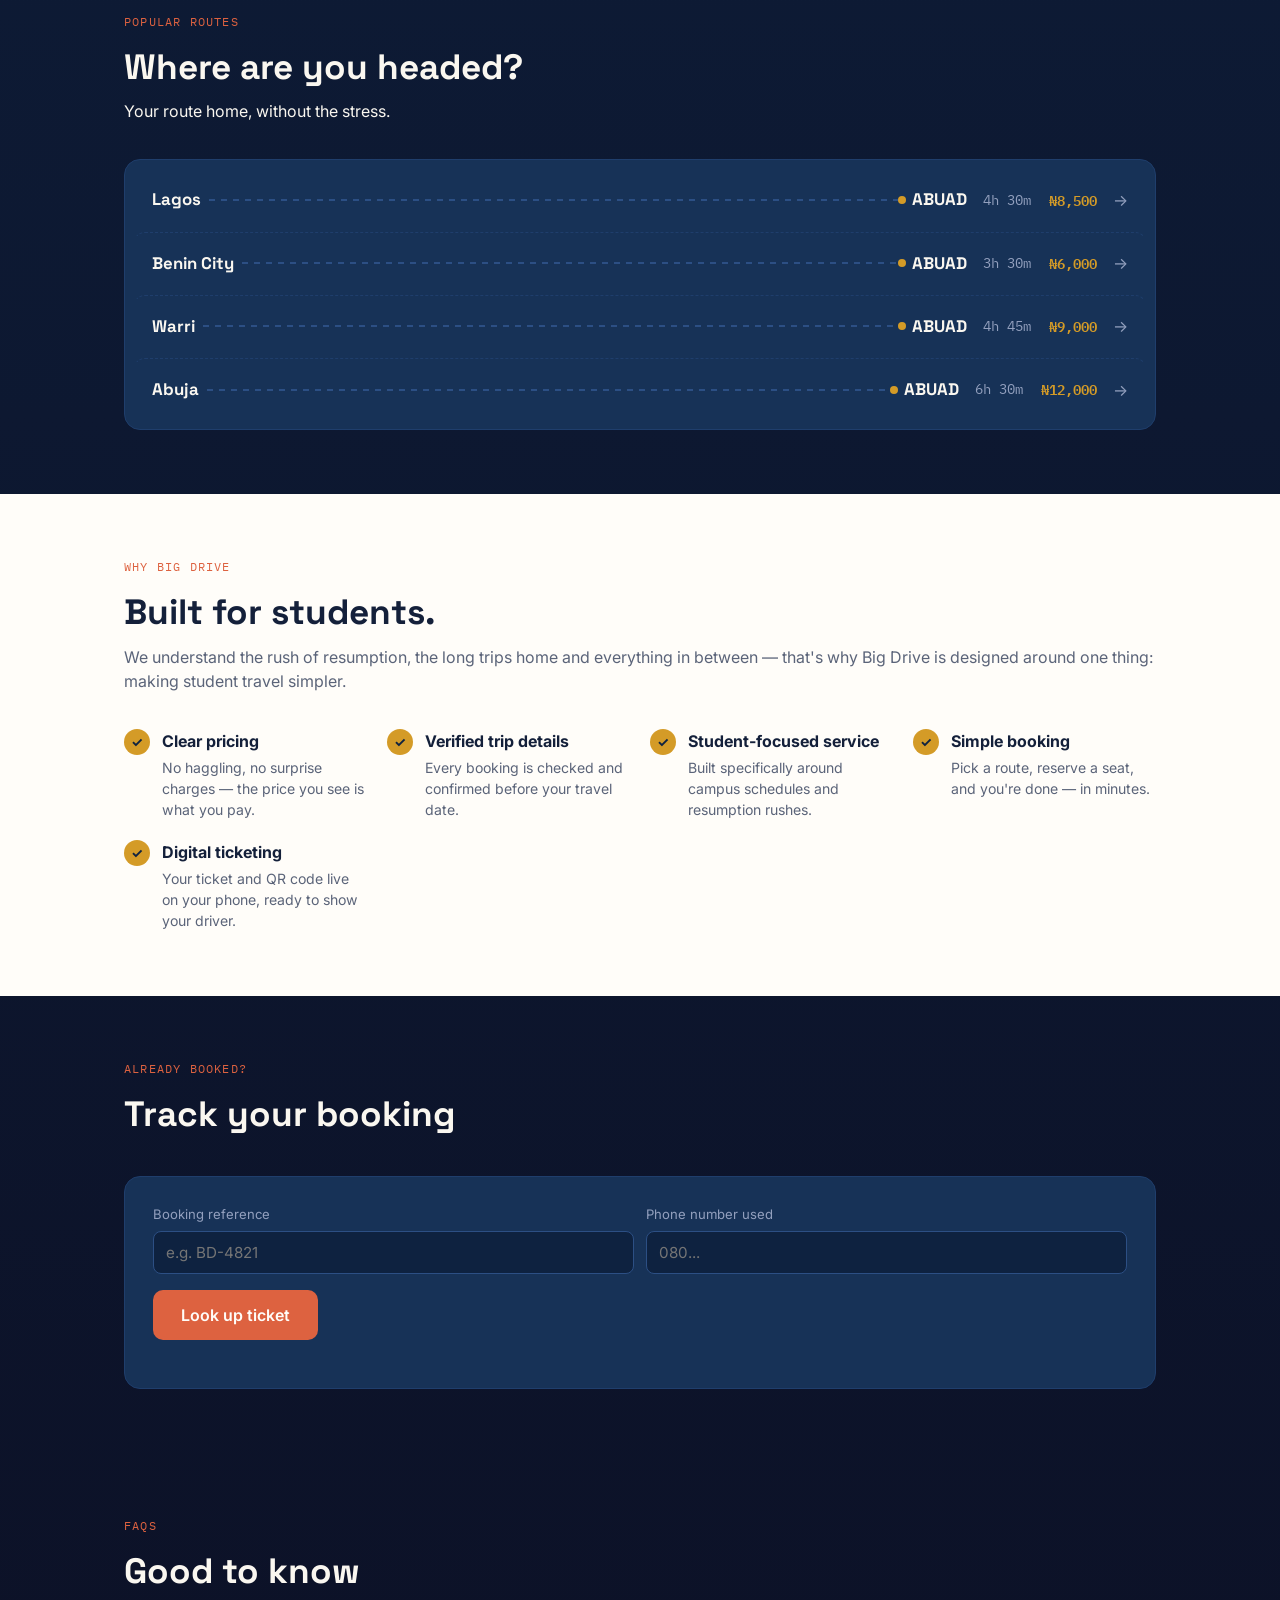
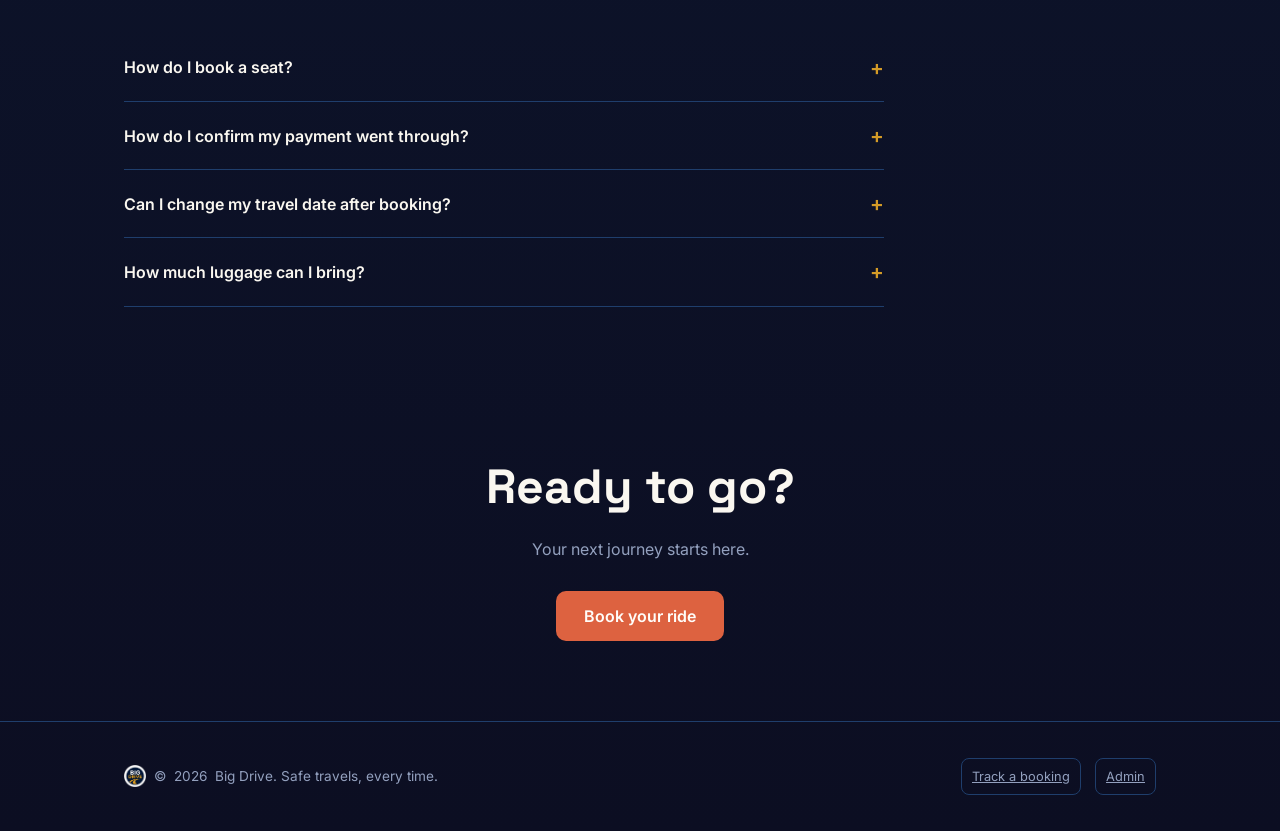
==== commit eba3a097: "Update Big Drive website" ====
--- a/index.html
+++ b/index.html
@@ -8,6 +8,7 @@
 <link rel="icon" type="image/png" href="favicon.png">
 
 <link rel="stylesheet" href="styles/style.css">
+<link rel="stylesheet" href="styles/hero-route-interaction.css">
 </head>
 <body>
 
@@ -68,30 +69,62 @@
           <button class="btn-ghost" onclick="scrollToTrack()">Track Your Booking →</button>
         </div>
       </div>
-      <div class="hero-emblem" aria-hidden="true">
-        <svg viewBox="0 0 320 320" xmlns="http://www.w3.org/2000/svg">
-          <defs>
-            <radialGradient id="hubGlow" cx="50%" cy="50%" r="50%">
-              <stop offset="0%" stop-color="var(--amber-300)" stop-opacity="0.35"/>
-              <stop offset="100%" stop-color="var(--amber-300)" stop-opacity="0"/>
-            </radialGradient>
-          </defs>
-          <circle cx="160" cy="160" r="90" fill="url(#hubGlow)"/>
-          <g class="emblem-spokes" fill="none" stroke="var(--amber-400)" stroke-width="1.6" opacity="0.75">
-            <path class="emblem-path" d="M160,160 C120,120 70,90 30,60" stroke-dasharray="3 7"/>
-            <path class="emblem-path" d="M160,160 C210,110 260,80 296,40" stroke-dasharray="3 7"/>
-            <path class="emblem-path" d="M160,160 C110,210 70,250 34,292" stroke-dasharray="3 7"/>
-            <path class="emblem-path" d="M160,160 C215,205 255,240 292,284" stroke-dasharray="3 7"/>
-          </g>
-          <g class="emblem-nodes" fill="var(--amber-300)">
-            <circle cx="30" cy="60" r="4"/>
-            <circle cx="296" cy="40" r="4"/>
-            <circle cx="34" cy="292" r="4"/>
-            <circle cx="292" cy="284" r="4"/>
-          </g>
-          <circle cx="160" cy="160" r="38" fill="var(--navy-800)" stroke="var(--amber-400)" stroke-width="2"/>
-          <text x="160" y="165" text-anchor="middle" font-family="var(--mono)" font-size="13" fill="var(--amber-300)" letter-spacing="1">ABUAD</text>
-        </svg>
+      <div class="hero-emblem">
+        <div class="hero-emblem-inner">
+          <svg aria-hidden="true" viewBox="0 0 320 320" xmlns="http://www.w3.org/2000/svg">
+            <defs>
+              <radialGradient id="hubGlow" cx="50%" cy="50%" r="50%">
+                <stop offset="0%" stop-color="var(--amber-300)" stop-opacity="0.35"/>
+                <stop offset="100%" stop-color="var(--amber-300)" stop-opacity="0"/>
+              </radialGradient>
+            </defs>
+            <circle cx="160" cy="160" r="90" fill="url(#hubGlow)"/>
+            <g class="emblem-spokes" fill="none" stroke="var(--amber-400)" stroke-width="1.6" opacity="0.75">
+              <path class="emblem-path" d="M160,160 C120,120 70,90 30,60" stroke-dasharray="3 7"/>
+              <path class="emblem-path" d="M160,160 C210,110 260,80 296,40" stroke-dasharray="3 7"/>
+              <path class="emblem-path" d="M160,160 C110,210 70,250 34,292" stroke-dasharray="3 7"/>
+              <path class="emblem-path" d="M160,160 C215,205 255,240 292,284" stroke-dasharray="3 7"/>
+            </g>
+            <g class="emblem-nodes" fill="var(--amber-300)">
+              <circle cx="30" cy="60" r="4"/>
+              <circle cx="296" cy="40" r="4"/>
+              <circle cx="34" cy="292" r="4"/>
+              <circle cx="292" cy="284" r="4"/>
+            </g>
+            <circle cx="160" cy="160" r="38" fill="var(--navy-800)" stroke="var(--amber-400)" stroke-width="2"/>
+            <text x="160" y="165" text-anchor="middle" font-family="var(--mono)" font-size="13" fill="var(--amber-300)" letter-spacing="1">ABUAD</text>
+          </svg>
+
+          <!-- Interactive layer: reuses the spoke paths/nodes above as the "route" —
+               does not duplicate or alter the SVG itself. See scripts/hero-route-interaction.js -->
+          <div class="hero-route-interaction" id="hero-route-interaction">
+            <button type="button" class="hero-waypoint" data-wp="1" data-path-index="0" style="--wp-x:9.375%;--wp-y:18.75%;" aria-label="Step 1, pick your route: choose where you're going home from">
+              <span class="hero-waypoint-dot"></span>
+              <span class="hero-waypoint-card" role="status">
+                <span class="hero-waypoint-num">01</span>
+                <span class="hero-waypoint-title">Pick your route</span>
+                <span class="hero-waypoint-text" data-wp-dynamic="routes">Choose where you're going home from.</span>
+              </span>
+            </button>
+            <button type="button" class="hero-waypoint" data-wp="2" data-path-index="1" style="--wp-x:92.5%;--wp-y:12.5%;" aria-label="Step 2, book your seat: choose your departure and secure your seat">
+              <span class="hero-waypoint-dot"></span>
+              <span class="hero-waypoint-card" role="status">
+                <span class="hero-waypoint-num">02</span>
+                <span class="hero-waypoint-title">Book your seat</span>
+                <span class="hero-waypoint-text">Choose your departure and secure your seat.</span>
+              </span>
+            </button>
+            <button type="button" class="hero-waypoint" data-wp="3" data-path-index="3" style="--wp-x:91.25%;--wp-y:88.75%;" aria-label="Step 3, ride home: relax, we've got the drive">
+              <span class="hero-waypoint-dot"></span>
+              <span class="hero-waypoint-card" role="status">
+                <span class="hero-waypoint-num">03</span>
+                <span class="hero-waypoint-title">Ride home</span>
+                <span class="hero-waypoint-text">Relax. We've got the drive.</span>
+              </span>
+            </button>
+            <div class="hero-vehicle is-idle" id="hero-vehicle" aria-hidden="true"></div>
+          </div>
+        </div>
       </div>
     </div>
     <div class="ticker">
@@ -211,5 +244,6 @@
 
 <script src="scripts/shared.js"></script>
 <script src="scripts/script.js"></script>
+<script src="scripts/hero-route-interaction.js" defer></script>
 </body>
 </html>
--- a/styles/hero-route-interaction.css
+++ b/styles/hero-route-interaction.css
@@ -0,0 +1,139 @@
+/* ============================================================
+   HERO ROUTE INTERACTION
+   Isolated enhancement layer for the existing hero emblem
+   (the route-network SVG in index.html's .hero-emblem block).
+   Adds interactive waypoints + a small travelling marker on
+   top of the existing graphic — does not modify or duplicate
+   any rule already in style.css.
+   ============================================================ */
+
+.hero-emblem-inner{
+  position:relative;
+  width:100%;
+  max-width:340px;
+  aspect-ratio:1/1;
+  margin:0 auto;
+}
+.hero-emblem-inner svg{
+  position:absolute; inset:0;
+  width:100%; height:100%;
+}
+
+.hero-route-interaction{
+  position:absolute; inset:0;
+  pointer-events:none;
+}
+
+.hero-waypoint{
+  position:absolute;
+  left:var(--wp-x); top:var(--wp-y);
+  transform:translate(-50%,-50%);
+  pointer-events:auto;
+  background:none; border:none; padding:10px; margin:-10px;
+  -webkit-tap-highlight-color:transparent;
+}
+.hero-waypoint-dot{
+  display:block; width:10px; height:10px; border-radius:50%;
+  background:var(--amber-400);
+  box-shadow:0 0 0 4px rgba(212,155,39,0.16);
+  transition:transform .3s ease, box-shadow .3s ease;
+}
+.hero-waypoint:hover .hero-waypoint-dot,
+.hero-waypoint:focus-visible .hero-waypoint-dot,
+.hero-waypoint.is-active .hero-waypoint-dot{
+  transform:scale(1.4);
+  box-shadow:0 0 0 8px rgba(212,155,39,0.22);
+}
+.hero-waypoint.is-active .hero-waypoint-dot{
+  animation:heroWpPulse 1.6s ease-in-out infinite;
+}
+@keyframes heroWpPulse{
+  0%,100%{ box-shadow:0 0 0 8px rgba(212,155,39,0.22); }
+  50%{ box-shadow:0 0 0 12px rgba(212,155,39,0.10); }
+}
+
+.hero-waypoint-card{
+  position:absolute; top:calc(100% + 12px); left:50%;
+  transform:translate(-50%,6px);
+  width:180px; max-width:46vw;
+  background:var(--navy-800);
+  border:1px solid rgba(212,155,39,0.5);
+  border-radius:10px;
+  padding:10px 12px;
+  opacity:0; pointer-events:none;
+  transition:opacity .22s ease, transform .22s ease;
+  text-align:left;
+  box-shadow:0 12px 24px rgba(0,0,0,0.35);
+  z-index:2;
+}
+.hero-waypoint.is-active .hero-waypoint-card,
+.hero-waypoint:focus-visible .hero-waypoint-card{
+  opacity:1; transform:translate(-50%,0); pointer-events:auto;
+}
+.hero-waypoint-num{
+  display:block; font-family:var(--mono); font-size:0.7rem; letter-spacing:0.08em;
+  color:var(--amber-400); margin-bottom:2px;
+}
+.hero-waypoint-title{
+  display:block; font-family:var(--display); font-size:0.88rem; font-weight:700;
+  color:var(--ink); margin-bottom:3px;
+}
+.hero-waypoint-text{
+  display:block; font-size:0.78rem; line-height:1.35; color:var(--slate-400);
+}
+
+/* Right-edge waypoints (02, 03): anchor the card to the right so it
+   never overflows past the emblem's edge. */
+.hero-waypoint[data-wp="2"] .hero-waypoint-card,
+.hero-waypoint[data-wp="3"] .hero-waypoint-card{
+  left:auto; right:0; transform:translate(0,6px);
+}
+.hero-waypoint[data-wp="2"].is-active .hero-waypoint-card,
+.hero-waypoint[data-wp="2"]:focus-visible .hero-waypoint-card{
+  transform:translate(0,0);
+}
+
+/* Bottom waypoint (03): flip the card above the dot instead of below,
+   so it never overflows past the bottom of the hero section. */
+.hero-waypoint[data-wp="3"] .hero-waypoint-card{
+  top:auto; bottom:calc(100% + 12px);
+  transform:translate(0,-6px);
+}
+.hero-waypoint[data-wp="3"].is-active .hero-waypoint-card,
+.hero-waypoint[data-wp="3"]:focus-visible .hero-waypoint-card{
+  transform:translate(0,0);
+}
+
+.hero-vehicle{
+  position:absolute; left:50%; top:50%;
+  width:9px; height:7px; border-radius:2px 5px 2px 5px;
+  background:var(--amber-300);
+  box-shadow:0 0 6px rgba(227,186,94,0.55);
+  transform:translate(-50%,-50%);
+  opacity:0.9;
+}
+/* Resting spot: just below the hub circle, clear of the "ABUAD" label. */
+.hero-vehicle.is-idle{ transform:translate(-50%, calc(-50% + 46px)); }
+
+@media (max-width:900px){
+  .hero-emblem-inner{ max-width:240px; }
+  .hero-waypoint-card{ width:150px; padding:8px 10px; }
+  .hero-waypoint-title{ font-size:0.8rem; }
+  .hero-waypoint-text{ font-size:0.72rem; }
+}
+
+/* Touch devices: no hover, tap toggles — slightly larger hit area
+   for finger accuracy, without enlarging the visible dot. */
+@media (hover:none){
+  .hero-waypoint{ padding:14px; margin:-14px; }
+}
+
+@media (prefers-reduced-motion: reduce){
+  .hero-waypoint-dot,
+  .hero-waypoint-card{ transition:opacity .15s linear; }
+  .hero-waypoint.is-active .hero-waypoint-dot{ animation:none; }
+  /* Vehicle motion is a pure decorative flourish — hide it rather
+     than animate it when the user has asked for reduced motion.
+     Waypoints and their info cards remain fully usable. */
+  .hero-vehicle{ display:none; }
+}
